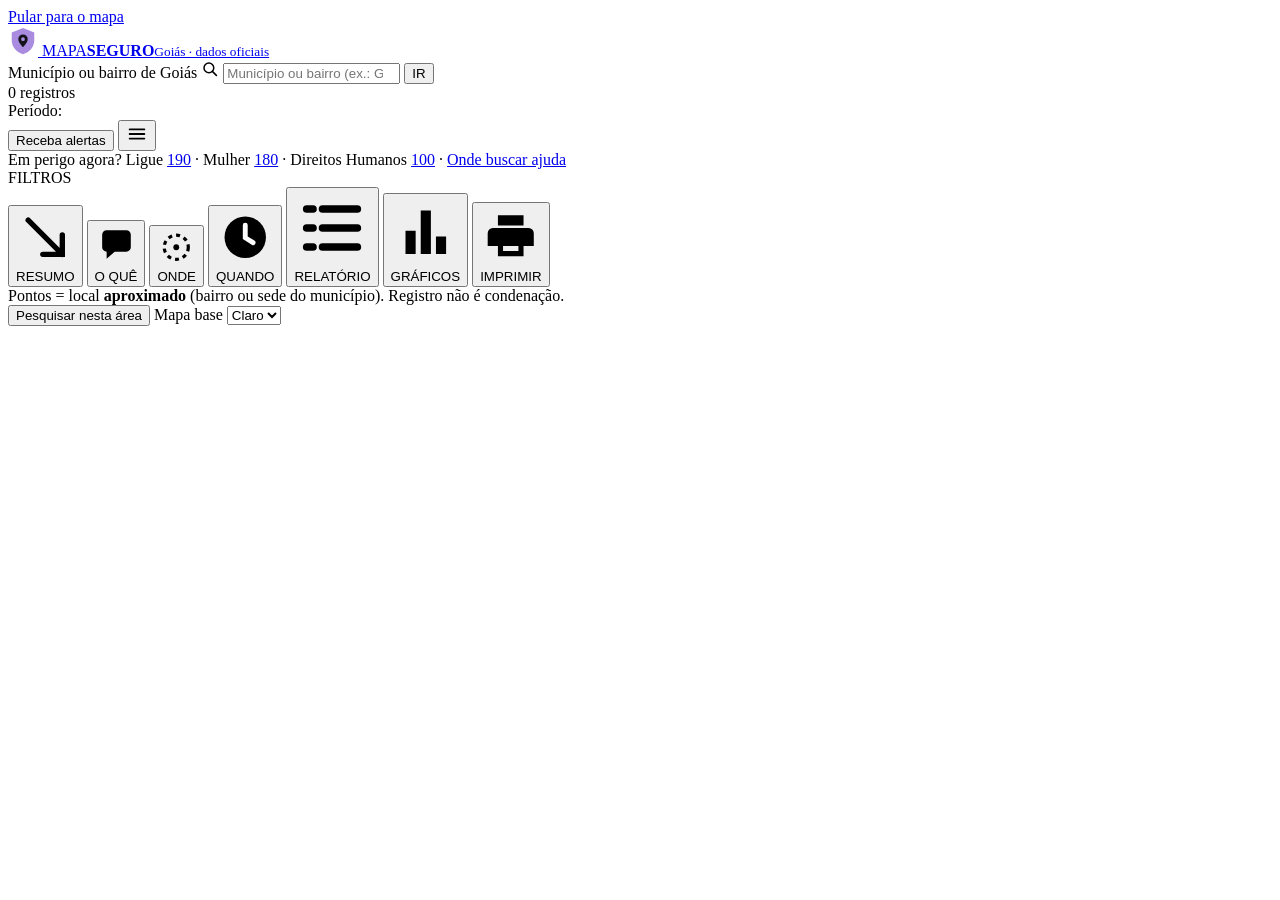
==== index.html @ 364bff7d "Add files via upload" ====
<!doctype html>
<html lang="pt-BR">
<head>
  <meta charset="utf-8">
  <meta name="viewport" content="width=device-width, initial-scale=1, viewport-fit=cover">
  <title>MAPA SEGURO — Goiás</title>
  <meta name="description" content="Mapa de ocorrências de violência contra mulheres, crianças e adolescentes em Goiás, com base exclusivamente em notas e dados oficiais do Governo de Goiás.">
  <meta http-equiv="Content-Security-Policy" content="default-src 'self'; script-src 'self'; style-src 'self' 'unsafe-inline'; img-src 'self' data: blob: https://*.tile.openstreetmap.org https://tile.openstreetmap.org https://*.basemaps.cartocdn.com; connect-src 'self' https:; base-uri 'self'; form-action 'self'">
  <meta name="referrer" content="strict-origin-when-cross-origin">
  <link rel="alternate" type="application/rss+xml" title="MAPA SEGURO — novos registros" href="feed.xml">
  <link rel="icon" href="data:image/svg+xml,%3Csvg xmlns='http://www.w3.org/2000/svg' viewBox='0 0 32 32'%3E%3Cpath d='M16 2 4 7v8c0 7.5 5.1 13.4 12 15 6.9-1.6 12-7.5 12-15V7L16 2Z' fill='%234b2a7b'/%3E%3C/svg%3E">
  <link rel="stylesheet" href="vendor/leaflet/leaflet.css">
  <link rel="stylesheet" href="vendor/leaflet.markercluster/MarkerCluster.css">
  <link rel="stylesheet" href="assets/css/style.css">
  <link rel="stylesheet" href="assets/css/mapa.css">
  <script src="vendor/leaflet/leaflet.js" defer></script>
  <script src="vendor/leaflet.markercluster/leaflet.markercluster.js" defer></script>
  <script type="module" src="assets/js/pagina-mapa.js"></script>
</head>
<body class="pagina-mapa">
  <a class="pular" href="#mapa">Pular para o mapa</a>
  <header class="cm-topo">
    <a class="cm-marca" href="index.html" aria-label="MAPA SEGURO — início">
      <svg width="30" height="30" viewBox="0 0 32 32" aria-hidden="true"><path d="M16 2 4 7v8c0 7.5 5.1 13.4 12 15 6.9-1.6 12-7.5 12-15V7L16 2Z" fill="#a98be0"/><path d="M16 9a5 5 0 0 0-5 5c0 3.6 5 8.5 5 8.5s5-4.9 5-8.5a5 5 0 0 0-5-5Zm0 7a2 2 0 1 1 0-4 2 2 0 0 1 0 4Z" fill="#15131a"/></svg>
      <span>MAPA<b>SEGURO</b><small>Goiás · dados oficiais</small></span>
    </a>
    <form class="cm-busca" id="form-busca" role="search" autocomplete="off">
      <label class="sr-only" for="busca">Município ou bairro de Goiás</label>
      <svg width="18" height="18" viewBox="0 0 24 24" aria-hidden="true"><circle cx="10.5" cy="10.5" r="6.5" fill="none" stroke="currentColor" stroke-width="2"/><path d="m15.5 15.5 5 5" stroke="currentColor" stroke-width="2" stroke-linecap="round"/></svg>
      <input id="busca" type="search" placeholder="Município ou bairro (ex.: Goiânia, Setor Bueno)" list="sugestoes-busca">
      <datalist id="sugestoes-busca"></datalist>
      <button type="submit" class="cm-ir">IR</button>
    </form>
    <div class="cm-contagem" aria-live="polite"><span id="n-registros">0</span> registros</div>
    <div class="cm-periodo">Período: <strong id="txt-periodo"></strong></div>
    <button type="button" class="cm-alertas" id="btn-alertas">Receba alertas</button>
    <button type="button" class="cm-menu" id="btn-menu" aria-expanded="false" aria-controls="menu-paginas" aria-label="Menu">
      <svg width="22" height="22" viewBox="0 0 24 24" aria-hidden="true"><path d="M4 7h16M4 12h16M4 17h16" stroke="currentColor" stroke-width="2" stroke-linecap="round"/></svg>
    </button>
    <nav id="menu-paginas" class="cm-menu-lista" hidden aria-label="Páginas">
      <a href="estatisticas.html">Estatísticas oficiais</a>
      <a href="sobre.html">Sobre</a>
      <a href="metodologia.html">Metodologia</a>
      <a href="sobre.html#privacidade">Privacidade</a>
      <a href="emergencia.html" class="ajuda">Precisa de ajuda?</a>
    </nav>
  </header>
  <div class="faixa-emergencia" role="note">Em perigo agora? Ligue <a href="tel:190">190</a> · Mulher <a href="tel:180">180</a><span class="extra"> · Direitos Humanos <a href="tel:100">100</a></span> · <a href="emergencia.html">Onde buscar ajuda</a></div>

  <main id="principal" class="cm-app">
    <nav class="cm-trilho" aria-label="Ferramentas do mapa">
      <div class="cm-trilho-tit">FILTROS</div>
      <button type="button" data-painel="resumo"><svg viewBox="0 0 24 24" aria-hidden="true"><path d="M5 5l14 14M19 11v8h-8" fill="none" stroke="currentColor" stroke-width="2.2" stroke-linecap="round"/></svg>RESUMO</button>
      <button type="button" data-painel="oque"><svg viewBox="0 0 24 24" aria-hidden="true"><path d="M4 6.5A2.5 2.5 0 0 1 6.5 4h11A2.5 2.5 0 0 1 20 6.5v7a2.5 2.5 0 0 1-2.5 2.5H11l-4.5 4v-4A2.5 2.5 0 0 1 4 13.5Z" fill="currentColor"/></svg>O QUÊ</button>
      <button type="button" data-painel="onde"><svg viewBox="0 0 24 24" aria-hidden="true"><circle cx="12" cy="12" r="7.5" fill="none" stroke="currentColor" stroke-width="2" stroke-dasharray="2.5 2.5"/><circle cx="12" cy="12" r="1.8" fill="currentColor"/></svg>ONDE</button>
      <button type="button" data-painel="quando"><svg viewBox="0 0 24 24" aria-hidden="true"><circle cx="12" cy="12" r="8.5" fill="currentColor"/><path d="M12 7v5.2l3.2 2" fill="none" stroke="#fff" stroke-width="2" stroke-linecap="round"/></svg>QUANDO</button>
      <button type="button" data-painel="relatorio"><svg viewBox="0 0 24 24" aria-hidden="true"><path d="M4 6h2M9 6h11M4 12h2M9 12h11M4 18h2M9 18h11" stroke="currentColor" stroke-width="2.4" stroke-linecap="round"/></svg>RELATÓRIO</button>
      <button type="button" data-painel="graficos"><svg viewBox="0 0 24 24" aria-hidden="true"><path d="M5 20V12h3.5v8zM10.25 20V5h3.5v15zM15.5 20v-6H19v6z" fill="currentColor"/></svg>GRÁFICOS</button>
      <button type="button" id="btn-imprimir"><svg viewBox="0 0 24 24" aria-hidden="true"><path d="M7 4h10v4H7zM5 9h14a2 2 0 0 1 2 2v5h-4v4H7v-4H3v-5a2 2 0 0 1 2-2Zm4 7v2h6v-2z" fill="currentColor"/></svg>IMPRIMIR</button>
    </nav>

    <section class="cm-painel" id="cm-painel" hidden aria-live="polite">
      <div class="cm-painel-cab"><h2 id="cm-painel-tit"></h2><button type="button" id="cm-painel-fechar" aria-label="Fechar painel">✕</button></div>
      <div class="cm-painel-corpo">
        <div data-conteudo="resumo"></div>
        <div data-conteudo="oque">
          <div class="cm-acoes"><button type="button" class="lnk" id="cat-todas">Marcar todas</button><button type="button" class="lnk" id="cat-nenhuma">Desmarcar todas</button></div>
          <div class="campo"><label for="f-publico">Público</label>
            <select id="f-publico"><option value="todos">Todos</option><option value="mulheres">Mulheres</option><option value="criancas_adolescentes">Crianças e adolescentes</option><option value="nao_informado">Vítima não informada</option></select></div>
          <div id="lista-categorias" class="cm-cats"></div>
          <label class="cm-check"><input type="checkbox" id="f-servicos" checked> <span class="selo-cat" style="background:#4b2a7b;width:22px;height:22px"></span> Unidades públicas de atendimento</label>
        </div>
        <div data-conteudo="onde">
          <div class="campo"><label for="f-municipio">Município</label><select id="f-municipio"><option value="">Todo o Estado de Goiás</option></select></div>
          <button type="button" class="btn" id="btn-area">Pesquisar nesta área do mapa</button>
          <p class="rotulo-peq" id="txt-area"></p>
          <div class="aviso info">A busca é por <strong>município ou bairro</strong>. Não existe busca por endereço, pessoa, vítima ou localização de tornozeleira — esses dados não são publicados.</div>
        </div>
        <div data-conteudo="quando">
          <div class="cm-periodos" id="lista-periodos" role="radiogroup" aria-label="Período"></div>
          <fieldset class="campo"><legend>Período personalizado</legend>
            <div class="linha"><input type="date" id="f-ini" aria-label="Data inicial"><input type="date" id="f-fim" aria-label="Data final"></div>
            <button type="button" class="btn" id="btn-aplicar-datas">Aplicar</button></fieldset>
          <p class="rotulo-peq">Data considerada: publicação da nota oficial. Quando a nota informa a data do fato, ela aparece no detalhe do caso.</p>
        </div>
        <div data-conteudo="relatorio"></div>
        <div data-conteudo="graficos"></div>
      </div>
    </section>

    <div class="cm-mapa-wrap">
      <div id="mapa" role="region" aria-label="Mapa de ocorrências em Goiás"></div>
      <div class="cm-aviso-mapa" role="note">Pontos = local <strong>aproximado</strong> (bairro ou sede do município). Registro não é condenação.</div>
      <button type="button" class="cm-btn-area" id="btn-area-mapa">Pesquisar nesta área</button>
      <label class="cm-camada"><span class="sr-only">Mapa base</span>
        <select id="f-camada"><option value="claro">Claro</option><option value="ruas">Ruas</option></select></label>
    </div>
  </main>

  <dialog id="dlg-alertas" class="cm-dialogo" aria-labelledby="dlg-alertas-tit">
    <h2 id="dlg-alertas-tit">Receba alertas</h2>
    <p>Os novos registros oficiais são publicados num feed RSS atualizado diariamente. Assine com qualquer leitor de RSS ou serviço que envia RSS por e-mail.</p>
    <p><input type="text" readonly id="url-feed" aria-label="Endereço do feed"></p>
    <div class="linha"><button type="button" class="btn btn-pri" id="btn-copiar-feed">Copiar endereço</button><a class="btn" href="feed.xml" target="_blank" rel="noopener" style="text-align:center;text-decoration:none">Abrir feed</a></div>
    <p class="rotulo-peq">O MAPA SEGURO não coleta e-mails nem dados pessoais.</p>
    <form method="dialog"><button class="btn" style="width:100%">Fechar</button></form>
  </dialog>
</body>
</html>
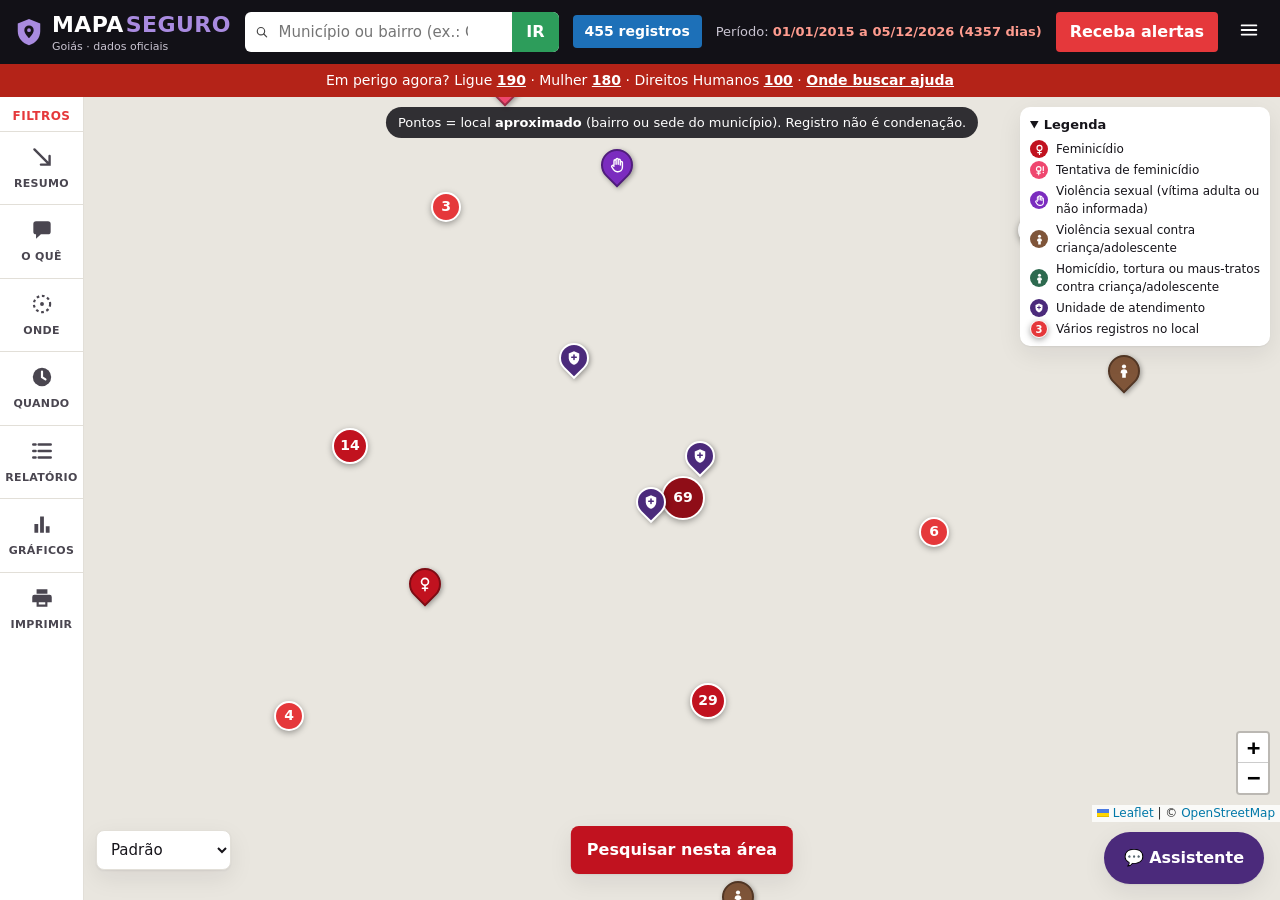
==== commit 29ed2214: "Somente crimes graves, histórico desde 2015, resumo oficial e links de reportagem" ====
--- a/index.html
+++ b/index.html
@@ -5,7 +5,7 @@
   <meta name="viewport" content="width=device-width, initial-scale=1, viewport-fit=cover">
   <title>MAPA SEGURO — Goiás</title>
   <meta name="description" content="Mapa de ocorrências de violência contra mulheres, crianças e adolescentes em Goiás, com base exclusivamente em notas e dados oficiais do Governo de Goiás.">
-  <meta http-equiv="Content-Security-Policy" content="default-src 'self'; script-src 'self'; style-src 'self' 'unsafe-inline'; img-src 'self' data: blob: https://*.tile.openstreetmap.org https://tile.openstreetmap.org https://*.basemaps.cartocdn.com; connect-src 'self' https:; base-uri 'self'; form-action 'self'">
+  <meta http-equiv="Content-Security-Policy" content="default-src 'self'; script-src 'self'; style-src 'self' 'unsafe-inline'; img-src 'self' data: blob: https://*.tile.openstreetmap.org https://tile.openstreetmap.org https://*.tile.openstreetmap.fr; connect-src 'self' https:; base-uri 'self'; form-action 'self'">
   <meta name="referrer" content="strict-origin-when-cross-origin">
   <link rel="alternate" type="application/rss+xml" title="MAPA SEGURO — novos registros" href="feed.xml">
   <link rel="icon" href="data:image/svg+xml,%3Csvg xmlns='http://www.w3.org/2000/svg' viewBox='0 0 32 32'%3E%3Cpath d='M16 2 4 7v8c0 7.5 5.1 13.4 12 15 6.9-1.6 12-7.5 12-15V7L16 2Z' fill='%234b2a7b'/%3E%3C/svg%3E">
@@ -93,7 +93,7 @@
       <div class="cm-aviso-mapa" role="note">Pontos = local <strong>aproximado</strong> (bairro ou sede do município). Registro não é condenação.</div>
       <button type="button" class="cm-btn-area" id="btn-area-mapa">Pesquisar nesta área</button>
       <label class="cm-camada"><span class="sr-only">Mapa base</span>
-        <select id="f-camada"><option value="claro">Claro</option><option value="ruas">Ruas</option></select></label>
+        <select id="f-camada"><option value="claro">Padrão</option><option value="ruas">Humanitário</option></select></label>
     </div>
   </main>
 
--- a/vendor/leaflet/leaflet.css
+++ b/vendor/leaflet/leaflet.css
@@ -0,0 +1,661 @@
+/* required styles */
+
+.leaflet-pane,
+.leaflet-tile,
+.leaflet-marker-icon,
+.leaflet-marker-shadow,
+.leaflet-tile-container,
+.leaflet-pane > svg,
+.leaflet-pane > canvas,
+.leaflet-zoom-box,
+.leaflet-image-layer,
+.leaflet-layer {
+	position: absolute;
+	left: 0;
+	top: 0;
+	}
+.leaflet-container {
+	overflow: hidden;
+	}
+.leaflet-tile,
+.leaflet-marker-icon,
+.leaflet-marker-shadow {
+	-webkit-user-select: none;
+	   -moz-user-select: none;
+	        user-select: none;
+	  -webkit-user-drag: none;
+	}
+/* Prevents IE11 from highlighting tiles in blue */
+.leaflet-tile::selection {
+	background: transparent;
+}
+/* Safari renders non-retina tile on retina better with this, but Chrome is worse */
+.leaflet-safari .leaflet-tile {
+	image-rendering: -webkit-optimize-contrast;
+	}
+/* hack that prevents hw layers "stretching" when loading new tiles */
+.leaflet-safari .leaflet-tile-container {
+	width: 1600px;
+	height: 1600px;
+	-webkit-transform-origin: 0 0;
+	}
+.leaflet-marker-icon,
+.leaflet-marker-shadow {
+	display: block;
+	}
+/* .leaflet-container svg: reset svg max-width decleration shipped in Joomla! (joomla.org) 3.x */
+/* .leaflet-container img: map is broken in FF if you have max-width: 100% on tiles */
+.leaflet-container .leaflet-overlay-pane svg {
+	max-width: none !important;
+	max-height: none !important;
+	}
+.leaflet-container .leaflet-marker-pane img,
+.leaflet-container .leaflet-shadow-pane img,
+.leaflet-container .leaflet-tile-pane img,
+.leaflet-container img.leaflet-image-layer,
+.leaflet-container .leaflet-tile {
+	max-width: none !important;
+	max-height: none !important;
+	width: auto;
+	padding: 0;
+	}
+
+.leaflet-container img.leaflet-tile {
+	/* See: https://bugs.chromium.org/p/chromium/issues/detail?id=600120 */
+	mix-blend-mode: plus-lighter;
+}
+
+.leaflet-container.leaflet-touch-zoom {
+	-ms-touch-action: pan-x pan-y;
+	touch-action: pan-x pan-y;
+	}
+.leaflet-container.leaflet-touch-drag {
+	-ms-touch-action: pinch-zoom;
+	/* Fallback for FF which doesn't support pinch-zoom */
+	touch-action: none;
+	touch-action: pinch-zoom;
+}
+.leaflet-container.leaflet-touch-drag.leaflet-touch-zoom {
+	-ms-touch-action: none;
+	touch-action: none;
+}
+.leaflet-container {
+	-webkit-tap-highlight-color: transparent;
+}
+.leaflet-container a {
+	-webkit-tap-highlight-color: rgba(51, 181, 229, 0.4);
+}
+.leaflet-tile {
+	filter: inherit;
+	visibility: hidden;
+	}
+.leaflet-tile-loaded {
+	visibility: inherit;
+	}
+.leaflet-zoom-box {
+	width: 0;
+	height: 0;
+	-moz-box-sizing: border-box;
+	     box-sizing: border-box;
+	z-index: 800;
+	}
+/* workaround for https://bugzilla.mozilla.org/show_bug.cgi?id=888319 */
+.leaflet-overlay-pane svg {
+	-moz-user-select: none;
+	}
+
+.leaflet-pane         { z-index: 400; }
+
+.leaflet-tile-pane    { z-index: 200; }
+.leaflet-overlay-pane { z-index: 400; }
+.leaflet-shadow-pane  { z-index: 500; }
+.leaflet-marker-pane  { z-index: 600; }
+.leaflet-tooltip-pane   { z-index: 650; }
+.leaflet-popup-pane   { z-index: 700; }
+
+.leaflet-map-pane canvas { z-index: 100; }
+.leaflet-map-pane svg    { z-index: 200; }
+
+.leaflet-vml-shape {
+	width: 1px;
+	height: 1px;
+	}
+.lvml {
+	behavior: url(#default#VML);
+	display: inline-block;
+	position: absolute;
+	}
+
+
+/* control positioning */
+
+.leaflet-control {
+	position: relative;
+	z-index: 800;
+	pointer-events: visiblePainted; /* IE 9-10 doesn't have auto */
+	pointer-events: auto;
+	}
+.leaflet-top,
+.leaflet-bottom {
+	position: absolute;
+	z-index: 1000;
+	pointer-events: none;
+	}
+.leaflet-top {
+	top: 0;
+	}
+.leaflet-right {
+	right: 0;
+	}
+.leaflet-bottom {
+	bottom: 0;
+	}
+.leaflet-left {
+	left: 0;
+	}
+.leaflet-control {
+	float: left;
+	clear: both;
+	}
+.leaflet-right .leaflet-control {
+	float: right;
+	}
+.leaflet-top .leaflet-control {
+	margin-top: 10px;
+	}
+.leaflet-bottom .leaflet-control {
+	margin-bottom: 10px;
+	}
+.leaflet-left .leaflet-control {
+	margin-left: 10px;
+	}
+.leaflet-right .leaflet-control {
+	margin-right: 10px;
+	}
+
+
+/* zoom and fade animations */
+
+.leaflet-fade-anim .leaflet-popup {
+	opacity: 0;
+	-webkit-transition: opacity 0.2s linear;
+	   -moz-transition: opacity 0.2s linear;
+	        transition: opacity 0.2s linear;
+	}
+.leaflet-fade-anim .leaflet-map-pane .leaflet-popup {
+	opacity: 1;
+	}
+.leaflet-zoom-animated {
+	-webkit-transform-origin: 0 0;
+	    -ms-transform-origin: 0 0;
+	        transform-origin: 0 0;
+	}
+svg.leaflet-zoom-animated {
+	will-change: transform;
+}
+
+.leaflet-zoom-anim .leaflet-zoom-animated {
+	-webkit-transition: -webkit-transform 0.25s cubic-bezier(0,0,0.25,1);
+	   -moz-transition:    -moz-transform 0.25s cubic-bezier(0,0,0.25,1);
+	        transition:         transform 0.25s cubic-bezier(0,0,0.25,1);
+	}
+.leaflet-zoom-anim .leaflet-tile,
+.leaflet-pan-anim .leaflet-tile {
+	-webkit-transition: none;
+	   -moz-transition: none;
+	        transition: none;
+	}
+
+.leaflet-zoom-anim .leaflet-zoom-hide {
+	visibility: hidden;
+	}
+
+
+/* cursors */
+
+.leaflet-interactive {
+	cursor: pointer;
+	}
+.leaflet-grab {
+	cursor: -webkit-grab;
+	cursor:    -moz-grab;
+	cursor:         grab;
+	}
+.leaflet-crosshair,
+.leaflet-crosshair .leaflet-interactive {
+	cursor: crosshair;
+	}
+.leaflet-popup-pane,
+.leaflet-control {
+	cursor: auto;
+	}
+.leaflet-dragging .leaflet-grab,
+.leaflet-dragging .leaflet-grab .leaflet-interactive,
+.leaflet-dragging .leaflet-marker-draggable {
+	cursor: move;
+	cursor: -webkit-grabbing;
+	cursor:    -moz-grabbing;
+	cursor:         grabbing;
+	}
+
+/* marker & overlays interactivity */
+.leaflet-marker-icon,
+.leaflet-marker-shadow,
+.leaflet-image-layer,
+.leaflet-pane > svg path,
+.leaflet-tile-container {
+	pointer-events: none;
+	}
+
+.leaflet-marker-icon.leaflet-interactive,
+.leaflet-image-layer.leaflet-interactive,
+.leaflet-pane > svg path.leaflet-interactive,
+svg.leaflet-image-layer.leaflet-interactive path {
+	pointer-events: visiblePainted; /* IE 9-10 doesn't have auto */
+	pointer-events: auto;
+	}
+
+/* visual tweaks */
+
+.leaflet-container {
+	background: #ddd;
+	outline-offset: 1px;
+	}
+.leaflet-container a {
+	color: #0078A8;
+	}
+.leaflet-zoom-box {
+	border: 2px dotted #38f;
+	background: rgba(255,255,255,0.5);
+	}
+
+
+/* general typography */
+.leaflet-container {
+	font-family: "Helvetica Neue", Arial, Helvetica, sans-serif;
+	font-size: 12px;
+	font-size: 0.75rem;
+	line-height: 1.5;
+	}
+
+
+/* general toolbar styles */
+
+.leaflet-bar {
+	box-shadow: 0 1px 5px rgba(0,0,0,0.65);
+	border-radius: 4px;
+	}
+.leaflet-bar a {
+	background-color: #fff;
+	border-bottom: 1px solid #ccc;
+	width: 26px;
+	height: 26px;
+	line-height: 26px;
+	display: block;
+	text-align: center;
+	text-decoration: none;
+	color: black;
+	}
+.leaflet-bar a,
+.leaflet-control-layers-toggle {
+	background-position: 50% 50%;
+	background-repeat: no-repeat;
+	display: block;
+	}
+.leaflet-bar a:hover,
+.leaflet-bar a:focus {
+	background-color: #f4f4f4;
+	}
+.leaflet-bar a:first-child {
+	border-top-left-radius: 4px;
+	border-top-right-radius: 4px;
+	}
+.leaflet-bar a:last-child {
+	border-bottom-left-radius: 4px;
+	border-bottom-right-radius: 4px;
+	border-bottom: none;
+	}
+.leaflet-bar a.leaflet-disabled {
+	cursor: default;
+	background-color: #f4f4f4;
+	color: #bbb;
+	}
+
+.leaflet-touch .leaflet-bar a {
+	width: 30px;
+	height: 30px;
+	line-height: 30px;
+	}
+.leaflet-touch .leaflet-bar a:first-child {
+	border-top-left-radius: 2px;
+	border-top-right-radius: 2px;
+	}
+.leaflet-touch .leaflet-bar a:last-child {
+	border-bottom-left-radius: 2px;
+	border-bottom-right-radius: 2px;
+	}
+
+/* zoom control */
+
+.leaflet-control-zoom-in,
+.leaflet-control-zoom-out {
+	font: bold 18px 'Lucida Console', Monaco, monospace;
+	text-indent: 1px;
+	}
+
+.leaflet-touch .leaflet-control-zoom-in, .leaflet-touch .leaflet-control-zoom-out  {
+	font-size: 22px;
+	}
+
+
+/* layers control */
+
+.leaflet-control-layers {
+	box-shadow: 0 1px 5px rgba(0,0,0,0.4);
+	background: #fff;
+	border-radius: 5px;
+	}
+.leaflet-control-layers-toggle {
+	background-image: url(images/layers.png);
+	width: 36px;
+	height: 36px;
+	}
+.leaflet-retina .leaflet-control-layers-toggle {
+	background-image: url(images/layers-2x.png);
+	background-size: 26px 26px;
+	}
+.leaflet-touch .leaflet-control-layers-toggle {
+	width: 44px;
+	height: 44px;
+	}
+.leaflet-control-layers .leaflet-control-layers-list,
+.leaflet-control-layers-expanded .leaflet-control-layers-toggle {
+	display: none;
+	}
+.leaflet-control-layers-expanded .leaflet-control-layers-list {
+	display: block;
+	position: relative;
+	}
+.leaflet-control-layers-expanded {
+	padding: 6px 10px 6px 6px;
+	color: #333;
+	background: #fff;
+	}
+.leaflet-control-layers-scrollbar {
+	overflow-y: scroll;
+	overflow-x: hidden;
+	padding-right: 5px;
+	}
+.leaflet-control-layers-selector {
+	margin-top: 2px;
+	position: relative;
+	top: 1px;
+	}
+.leaflet-control-layers label {
+	display: block;
+	font-size: 13px;
+	font-size: 1.08333em;
+	}
+.leaflet-control-layers-separator {
+	height: 0;
+	border-top: 1px solid #ddd;
+	margin: 5px -10px 5px -6px;
+	}
+
+/* Default icon URLs */
+.leaflet-default-icon-path { /* used only in path-guessing heuristic, see L.Icon.Default */
+	background-image: url(images/marker-icon.png);
+	}
+
+
+/* attribution and scale controls */
+
+.leaflet-container .leaflet-control-attribution {
+	background: #fff;
+	background: rgba(255, 255, 255, 0.8);
+	margin: 0;
+	}
+.leaflet-control-attribution,
+.leaflet-control-scale-line {
+	padding: 0 5px;
+	color: #333;
+	line-height: 1.4;
+	}
+.leaflet-control-attribution a {
+	text-decoration: none;
+	}
+.leaflet-control-attribution a:hover,
+.leaflet-control-attribution a:focus {
+	text-decoration: underline;
+	}
+.leaflet-attribution-flag {
+	display: inline !important;
+	vertical-align: baseline !important;
+	width: 1em;
+	height: 0.6669em;
+	}
+.leaflet-left .leaflet-control-scale {
+	margin-left: 5px;
+	}
+.leaflet-bottom .leaflet-control-scale {
+	margin-bottom: 5px;
+	}
+.leaflet-control-scale-line {
+	border: 2px solid #777;
+	border-top: none;
+	line-height: 1.1;
+	padding: 2px 5px 1px;
+	white-space: nowrap;
+	-moz-box-sizing: border-box;
+	     box-sizing: border-box;
+	background: rgba(255, 255, 255, 0.8);
+	text-shadow: 1px 1px #fff;
+	}
+.leaflet-control-scale-line:not(:first-child) {
+	border-top: 2px solid #777;
+	border-bottom: none;
+	margin-top: -2px;
+	}
+.leaflet-control-scale-line:not(:first-child):not(:last-child) {
+	border-bottom: 2px solid #777;
+	}
+
+.leaflet-touch .leaflet-control-attribution,
+.leaflet-touch .leaflet-control-layers,
+.leaflet-touch .leaflet-bar {
+	box-shadow: none;
+	}
+.leaflet-touch .leaflet-control-layers,
+.leaflet-touch .leaflet-bar {
+	border: 2px solid rgba(0,0,0,0.2);
+	background-clip: padding-box;
+	}
+
+
+/* popup */
+
+.leaflet-popup {
+	position: absolute;
+	text-align: center;
+	margin-bottom: 20px;
+	}
+.leaflet-popup-content-wrapper {
+	padding: 1px;
+	text-align: left;
+	border-radius: 12px;
+	}
+.leaflet-popup-content {
+	margin: 13px 24px 13px 20px;
+	line-height: 1.3;
+	font-size: 13px;
+	font-size: 1.08333em;
+	min-height: 1px;
+	}
+.leaflet-popup-content p {
+	margin: 17px 0;
+	margin: 1.3em 0;
+	}
+.leaflet-popup-tip-container {
+	width: 40px;
+	height: 20px;
+	position: absolute;
+	left: 50%;
+	margin-top: -1px;
+	margin-left: -20px;
+	overflow: hidden;
+	pointer-events: none;
+	}
+.leaflet-popup-tip {
+	width: 17px;
+	height: 17px;
+	padding: 1px;
+
+	margin: -10px auto 0;
+	pointer-events: auto;
+
+	-webkit-transform: rotate(45deg);
+	   -moz-transform: rotate(45deg);
+	    -ms-transform: rotate(45deg);
+	        transform: rotate(45deg);
+	}
+.leaflet-popup-content-wrapper,
+.leaflet-popup-tip {
+	background: white;
+	color: #333;
+	box-shadow: 0 3px 14px rgba(0,0,0,0.4);
+	}
+.leaflet-container a.leaflet-popup-close-button {
+	position: absolute;
+	top: 0;
+	right: 0;
+	border: none;
+	text-align: center;
+	width: 24px;
+	height: 24px;
+	font: 16px/24px Tahoma, Verdana, sans-serif;
+	color: #757575;
+	text-decoration: none;
+	background: transparent;
+	}
+.leaflet-container a.leaflet-popup-close-button:hover,
+.leaflet-container a.leaflet-popup-close-button:focus {
+	color: #585858;
+	}
+.leaflet-popup-scrolled {
+	overflow: auto;
+	}
+
+.leaflet-oldie .leaflet-popup-content-wrapper {
+	-ms-zoom: 1;
+	}
+.leaflet-oldie .leaflet-popup-tip {
+	width: 24px;
+	margin: 0 auto;
+
+	-ms-filter: "progid:DXImageTransform.Microsoft.Matrix(M11=0.70710678, M12=0.70710678, M21=-0.70710678, M22=0.70710678)";
+	filter: progid:DXImageTransform.Microsoft.Matrix(M11=0.70710678, M12=0.70710678, M21=-0.70710678, M22=0.70710678);
+	}
+
+.leaflet-oldie .leaflet-control-zoom,
+.leaflet-oldie .leaflet-control-layers,
+.leaflet-oldie .leaflet-popup-content-wrapper,
+.leaflet-oldie .leaflet-popup-tip {
+	border: 1px solid #999;
+	}
+
+
+/* div icon */
+
+.leaflet-div-icon {
+	background: #fff;
+	border: 1px solid #666;
+	}
+
+
+/* Tooltip */
+/* Base styles for the element that has a tooltip */
+.leaflet-tooltip {
+	position: absolute;
+	padding: 6px;
+	background-color: #fff;
+	border: 1px solid #fff;
+	border-radius: 3px;
+	color: #222;
+	white-space: nowrap;
+	-webkit-user-select: none;
+	-moz-user-select: none;
+	-ms-user-select: none;
+	user-select: none;
+	pointer-events: none;
+	box-shadow: 0 1px 3px rgba(0,0,0,0.4);
+	}
+.leaflet-tooltip.leaflet-interactive {
+	cursor: pointer;
+	pointer-events: auto;
+	}
+.leaflet-tooltip-top:before,
+.leaflet-tooltip-bottom:before,
+.leaflet-tooltip-left:before,
+.leaflet-tooltip-right:before {
+	position: absolute;
+	pointer-events: none;
+	border: 6px solid transparent;
+	background: transparent;
+	content: "";
+	}
+
+/* Directions */
+
+.leaflet-tooltip-bottom {
+	margin-top: 6px;
+}
+.leaflet-tooltip-top {
+	margin-top: -6px;
+}
+.leaflet-tooltip-bottom:before,
+.leaflet-tooltip-top:before {
+	left: 50%;
+	margin-left: -6px;
+	}
+.leaflet-tooltip-top:before {
+	bottom: 0;
+	margin-bottom: -12px;
+	border-top-color: #fff;
+	}
+.leaflet-tooltip-bottom:before {
+	top: 0;
+	margin-top: -12px;
+	margin-left: -6px;
+	border-bottom-color: #fff;
+	}
+.leaflet-tooltip-left {
+	margin-left: -6px;
+}
+.leaflet-tooltip-right {
+	margin-left: 6px;
+}
+.leaflet-tooltip-left:before,
+.leaflet-tooltip-right:before {
+	top: 50%;
+	margin-top: -6px;
+	}
+.leaflet-tooltip-left:before {
+	right: 0;
+	margin-right: -12px;
+	border-left-color: #fff;
+	}
+.leaflet-tooltip-right:before {
+	left: 0;
+	margin-left: -12px;
+	border-right-color: #fff;
+	}
+
+/* Printing */
+
+@media print {
+	/* Prevent printers from removing background-images of controls. */
+	.leaflet-control {
+		-webkit-print-color-adjust: exact;
+		print-color-adjust: exact;
+		}
+	}
--- a/vendor/leaflet.markercluster/MarkerCluster.css
+++ b/vendor/leaflet.markercluster/MarkerCluster.css
@@ -0,0 +1,14 @@
+.leaflet-cluster-anim .leaflet-marker-icon, .leaflet-cluster-anim .leaflet-marker-shadow {
+	-webkit-transition: -webkit-transform 0.3s ease-out, opacity 0.3s ease-in;
+	-moz-transition: -moz-transform 0.3s ease-out, opacity 0.3s ease-in;
+	-o-transition: -o-transform 0.3s ease-out, opacity 0.3s ease-in;
+	transition: transform 0.3s ease-out, opacity 0.3s ease-in;
+}
+
+.leaflet-cluster-spider-leg {
+	/* stroke-dashoffset (duration and function) should match with leaflet-marker-icon transform in order to track it exactly */
+	-webkit-transition: -webkit-stroke-dashoffset 0.3s ease-out, -webkit-stroke-opacity 0.3s ease-in;
+	-moz-transition: -moz-stroke-dashoffset 0.3s ease-out, -moz-stroke-opacity 0.3s ease-in;
+	-o-transition: -o-stroke-dashoffset 0.3s ease-out, -o-stroke-opacity 0.3s ease-in;
+	transition: stroke-dashoffset 0.3s ease-out, stroke-opacity 0.3s ease-in;
+}
--- a/assets/css/style.css
+++ b/assets/css/style.css
@@ -0,0 +1,212 @@
+/* MAPA SEGURO — estilos (sem dependências externas) */
+:root {
+  --bg: #f6f5f2;
+  --surface: #ffffff;
+  --surface-2: #f0eee9;
+  --ink: #16141a;
+  --ink-2: #4a4650;
+  --muted: #77727d;
+  --line: #e2dfd8;
+  --brand: #4b2a7b;
+  --brand-ink: #ffffff;
+  --brand-soft: #efe8f8;
+  --accent: #b42318;
+  --ok: #16794a;
+  --warn: #9a6700;
+  --focus: #1d70b8;
+  --chart: #4b2a7b;
+  --chart-2: #8a72b0;
+  --grid: #e9e6df;
+  --shadow: 0 1px 2px rgba(20, 16, 30, .06), 0 8px 24px rgba(20, 16, 30, .08);
+  --r: 12px;
+  --font: system-ui, -apple-system, "Segoe UI", Roboto, "Helvetica Neue", Arial, sans-serif;
+  color-scheme: light;
+}
+@media (prefers-color-scheme: dark) {
+  :root:not([data-theme="light"]) {
+    --bg: #121117; --surface: #1b1a21; --surface-2: #24222b; --ink: #f3f1f6; --ink-2: #c9c4d1;
+    --muted: #9b95a5; --line: #2f2c37; --brand: #a98be0; --brand-ink: #15131a; --brand-soft: #2a2238;
+    --accent: #ff8a80; --ok: #4cc38a; --warn: #e3b341; --focus: #6cb4ff; --chart: #a98be0; --chart-2: #6f5a96; --grid: #2a2832;
+    --shadow: 0 1px 2px rgba(0,0,0,.4), 0 8px 24px rgba(0,0,0,.35);
+    color-scheme: dark;
+  }
+}
+:root[data-theme="dark"] {
+  --bg: #121117; --surface: #1b1a21; --surface-2: #24222b; --ink: #f3f1f6; --ink-2: #c9c4d1;
+  --muted: #9b95a5; --line: #2f2c37; --brand: #a98be0; --brand-ink: #15131a; --brand-soft: #2a2238;
+  --accent: #ff8a80; --ok: #4cc38a; --warn: #e3b341; --focus: #6cb4ff; --chart: #a98be0; --chart-2: #6f5a96; --grid: #2a2832;
+  --shadow: 0 1px 2px rgba(0,0,0,.4), 0 8px 24px rgba(0,0,0,.35);
+  color-scheme: dark;
+}
+
+* { box-sizing: border-box; }
+[hidden] { display: none !important; }
+html, body { margin: 0; }
+body { font-family: var(--font); background: var(--bg); color: var(--ink); line-height: 1.5; font-size: 16px; }
+a { color: var(--brand); }
+:focus-visible { outline: 3px solid var(--focus); outline-offset: 2px; border-radius: 4px; }
+.sr-only { position: absolute; width: 1px; height: 1px; overflow: hidden; clip: rect(0 0 0 0); white-space: nowrap; }
+.pular { position: absolute; left: -999px; top: 0; background: var(--brand); color: var(--brand-ink); padding: 8px 12px; z-index: 9999; }
+.pular:focus { left: 8px; top: 8px; }
+
+/* ------------------------------------------------ cabeçalho */
+.topo { background: var(--surface); border-bottom: 1px solid var(--line); position: sticky; top: 0; z-index: 1000; }
+.topo-in { display: flex; align-items: center; gap: 16px; padding: 10px 16px; max-width: 1400px; margin: 0 auto; }
+.marca { display: flex; align-items: center; gap: 10px; text-decoration: none; color: var(--ink); font-weight: 800; letter-spacing: .04em; white-space: nowrap; }
+.marca svg { flex: none; }
+.marca small { display: block; font-weight: 500; letter-spacing: 0; color: var(--muted); font-size: 12px; }
+.nav { display: flex; gap: 4px; margin-left: auto; flex-wrap: wrap; }
+.nav a { text-decoration: none; color: var(--ink-2); padding: 8px 12px; border-radius: 8px; font-weight: 500; font-size: 15px; }
+.nav a:hover { background: var(--surface-2); }
+.nav a[aria-current="page"] { background: var(--brand-soft); color: var(--brand); }
+.nav a.ajuda { color: var(--accent); font-weight: 700; }
+.menu-btn { display: none; margin-left: auto; background: none; border: 1px solid var(--line); border-radius: 8px; padding: 8px 10px; color: var(--ink); font: inherit; }
+.faixa-emergencia { background: var(--accent); color: #fff; font-size: 14px; text-align: center; padding: 6px 12px; }
+.faixa-emergencia a { color: #fff; font-weight: 700; }
+:root[data-theme="dark"] .faixa-emergencia, :root:not([data-theme="light"]) .faixa-emergencia { color: #fff; }
+@media (prefers-color-scheme: dark) { :root:not([data-theme="light"]) .faixa-emergencia { background: #8f1d14; } }
+:root[data-theme="dark"] .faixa-emergencia { background: #8f1d14; }
+
+@media (max-width: 860px) {
+  .menu-btn { display: block; }
+  .nav { display: none; position: absolute; top: 100%; left: 0; right: 0; background: var(--surface); border-bottom: 1px solid var(--line); flex-direction: column; padding: 8px 16px 16px; }
+  .nav.aberta { display: flex; }
+  .nav a { padding: 12px; font-size: 16px; }
+}
+
+/* ------------------------------------------------ página do mapa */
+.app-mapa { display: grid; grid-template-columns: 380px 1fr; height: calc(100dvh - 92px); }
+.painel { background: var(--surface); border-right: 1px solid var(--line); overflow-y: auto; padding: 16px; display: flex; flex-direction: column; gap: 16px; }
+#mapa { width: 100%; height: 100%; background: var(--surface-2); }
+.painel h2 { font-size: 15px; margin: 0 0 8px; text-transform: uppercase; letter-spacing: .06em; color: var(--muted); }
+.campo { display: flex; flex-direction: column; gap: 4px; margin-bottom: 10px; }
+.campo label, .campo legend { font-size: 14px; font-weight: 600; color: var(--ink-2); }
+select, input[type="text"], input[type="search"], input[type="month"], input[type="password"], textarea {
+  font: inherit; font-size: 15px; color: var(--ink); background: var(--surface); border: 1px solid var(--line); border-radius: 8px; padding: 9px 10px; width: 100%; min-height: 42px;
+}
+fieldset { border: 0; padding: 0; margin: 0; }
+.linha { display: flex; gap: 8px; }
+.linha > * { flex: 1; }
+.btn { font: inherit; font-weight: 600; border-radius: 10px; border: 1px solid var(--line); background: var(--surface); color: var(--ink); padding: 10px 14px; cursor: pointer; min-height: 44px; }
+.btn:hover { background: var(--surface-2); }
+.btn-pri { background: var(--brand); border-color: var(--brand); color: var(--brand-ink); }
+.btn-pri:hover { filter: brightness(1.08); background: var(--brand); }
+.chips { display: flex; flex-wrap: wrap; gap: 6px; }
+.chip { display: inline-flex; align-items: center; gap: 6px; border: 1px solid var(--line); border-radius: 999px; padding: 6px 10px; font-size: 14px; background: var(--surface); cursor: pointer; user-select: none; }
+.chip input { margin: 0; accent-color: var(--brand); }
+.chip.sem-dados { opacity: .55; cursor: not-allowed; }
+.bolinha { width: 12px; height: 12px; border-radius: 50%; flex: none; border: 1px solid rgba(0,0,0,.35); }
+
+.cartao { background: var(--surface); border: 1px solid var(--line); border-radius: var(--r); padding: 14px; }
+.cartao h3 { margin: 0 0 6px; font-size: 16px; }
+.numero-grande { font-size: 40px; font-weight: 800; line-height: 1.1; letter-spacing: -.01em; }
+.rotulo-peq { font-size: 13px; color: var(--muted); }
+.aviso { border-left: 4px solid var(--warn); background: color-mix(in srgb, var(--warn) 9%, var(--surface)); padding: 10px 12px; border-radius: 8px; font-size: 14px; color: var(--ink-2); }
+.aviso.info { border-color: var(--brand); background: var(--brand-soft); }
+.selo { display: inline-flex; align-items: center; gap: 6px; font-size: 12px; font-weight: 700; padding: 3px 8px; border-radius: 999px; border: 1px solid currentColor; }
+.selo.oficial { color: var(--ok); }
+.selo.pendente { color: var(--warn); }
+.selo.sem { color: var(--muted); }
+.resultado-ind { display: grid; grid-template-columns: 1fr auto; gap: 2px 12px; align-items: baseline; padding: 10px 0; border-top: 1px solid var(--line); }
+.resultado-ind:first-of-type { border-top: 0; }
+.resultado-ind strong { font-size: 26px; }
+.fontes-lista { margin: 6px 0 0; padding-left: 18px; font-size: 14px; }
+.fontes-lista li { margin-bottom: 4px; }
+
+.mapa-ctrl-painel { display: none; }
+@media (max-width: 860px) {
+  .app-mapa { grid-template-columns: 1fr; height: calc(100dvh - 92px); position: relative; }
+  #mapa { height: 100%; }
+  .painel { position: absolute; left: 0; right: 0; bottom: 0; z-index: 900; max-height: 72dvh; border-right: 0; border-top: 1px solid var(--line); border-radius: 16px 16px 0 0; box-shadow: var(--shadow); transform: translateY(calc(100% - 64px)); transition: transform .25s ease; }
+  .painel.aberto { transform: translateY(0); }
+  .mapa-ctrl-painel { display: flex; justify-content: space-between; align-items: center; position: sticky; top: -16px; background: var(--surface); margin: -16px -16px 0; padding: 12px 16px; border-bottom: 1px solid var(--line); z-index: 2; }
+}
+@media (prefers-reduced-motion: reduce) { .painel { transition: none; } }
+
+/* legenda Leaflet */
+.legenda { background: var(--surface); color: var(--ink); padding: 10px 12px; border-radius: 10px; box-shadow: var(--shadow); font-size: 13px; max-width: 280px; }
+.legenda h4 { margin: 0 0 6px; font-size: 13px; }
+.legenda ul { list-style: none; margin: 0; padding: 0; }
+.legenda li { display: flex; gap: 8px; align-items: center; padding: 2px 0; }
+.legenda li.sem-dados { opacity: .5; }
+.legenda li .tag { margin-left: auto; font-size: 11px; color: var(--muted); white-space: nowrap; }
+.legenda button { font: inherit; font-size: 12px; background: none; border: 0; color: var(--brand); cursor: pointer; padding: 4px 0 0; }
+@media (max-width: 860px) { .legenda { max-width: 220px; font-size: 12px; } .legenda.recolhida ul { display: none; } }
+.leaflet-popup-content-wrapper, .leaflet-popup-tip { background: var(--surface); color: var(--ink); }
+.leaflet-popup-content { margin: 12px 14px; font-size: 14px; line-height: 1.45; }
+.leaflet-container { font-family: var(--font); }
+.marcador-servico { display: grid; place-items: center; width: 30px; height: 30px; border-radius: 50% 50% 50% 0; transform: rotate(-45deg); background: var(--brand); border: 2px solid #fff; box-shadow: 0 2px 6px rgba(0,0,0,.35); }
+.marcador-servico svg { transform: rotate(45deg); }
+
+/* ------------------------------------------------ páginas de conteúdo */
+.conteudo { max-width: 1100px; margin: 0 auto; padding: 24px 16px 96px; }
+.conteudo.estreito { max-width: 780px; }
+.conteudo h1 { font-size: clamp(26px, 4vw, 34px); margin: 8px 0 8px; line-height: 1.2; }
+.conteudo h2 { font-size: 21px; margin: 32px 0 8px; }
+.lead { font-size: 18px; color: var(--ink-2); }
+.destaque { border-left: 4px solid var(--brand); padding: 12px 16px; background: var(--brand-soft); border-radius: 8px; font-size: 17px; }
+.grade { display: grid; gap: 16px; grid-template-columns: repeat(auto-fit, minmax(260px, 1fr)); }
+.tabela { width: 100%; border-collapse: collapse; font-size: 14px; font-variant-numeric: tabular-nums; }
+.tabela th, .tabela td { text-align: right; padding: 6px 8px; border-bottom: 1px solid var(--line); }
+.tabela th:first-child, .tabela td:first-child { text-align: left; }
+.tabela-wrap { overflow-x: auto; }
+.barra-filtros { display: flex; flex-wrap: wrap; gap: 12px; align-items: end; background: var(--surface); border: 1px solid var(--line); border-radius: var(--r); padding: 14px; }
+.barra-filtros .campo { margin: 0; min-width: 170px; flex: 1; }
+.kpis { display: grid; gap: 12px; grid-template-columns: repeat(auto-fit, minmax(170px, 1fr)); margin: 16px 0; }
+.kpi { background: var(--surface); border: 1px solid var(--line); border-radius: var(--r); padding: 14px; }
+.kpi .v { font-size: 30px; font-weight: 800; }
+.kpi.sem .v { font-size: 15px; font-weight: 600; color: var(--muted); }
+.grafico { background: var(--surface); border: 1px solid var(--line); border-radius: var(--r); padding: 16px; margin-top: 16px; }
+.grafico h3 { margin: 0 0 2px; font-size: 16px; }
+.grafico svg { display: block; width: 100%; height: auto; overflow: visible; }
+.grafico .eixo { fill: var(--muted); font-size: 11px; font-variant-numeric: tabular-nums; }
+.grafico .grade-l { stroke: var(--grid); stroke-width: 1; }
+.grafico .base-l { stroke: var(--line); stroke-width: 1; }
+.grafico .barra { fill: var(--chart); }
+.grafico .barra:hover, .grafico .barra.ativa { fill: var(--chart-2); }
+.grafico .linha-s { fill: none; stroke: var(--chart); stroke-width: 2; }
+.grafico .ponto { fill: var(--chart); stroke: var(--surface); stroke-width: 2; }
+.dica { position: fixed; pointer-events: none; background: var(--ink); color: var(--bg); font-size: 13px; padding: 6px 8px; border-radius: 6px; z-index: 3000; white-space: nowrap; }
+.emerg-num { display: flex; gap: 16px; align-items: center; }
+.emerg-num a { font-size: 36px; font-weight: 800; text-decoration: none; color: var(--accent); min-width: 80px; }
+.rodape { border-top: 1px solid var(--line); color: var(--muted); font-size: 13px; padding: 16px; text-align: center; }
+details summary { cursor: pointer; font-weight: 600; }
+
+/* ------------------------------------------------ chat */
+.chat-fab { position: fixed; right: 16px; bottom: 16px; z-index: 2000; border: 0; border-radius: 999px; background: var(--brand); color: var(--brand-ink); font: inherit; font-weight: 700; font-size: 16px; padding: 14px 20px; box-shadow: var(--shadow); cursor: pointer; min-height: 52px; }
+.chat-painel { position: fixed; right: 16px; bottom: 80px; width: min(420px, calc(100vw - 32px)); height: min(640px, calc(100dvh - 120px)); background: var(--surface); border: 1px solid var(--line); border-radius: 16px; box-shadow: var(--shadow); z-index: 2001; display: none; flex-direction: column; overflow: hidden; }
+.chat-painel.aberto { display: flex; }
+.chat-cab { display: flex; align-items: center; gap: 8px; padding: 12px 14px; border-bottom: 1px solid var(--line); background: var(--brand); color: var(--brand-ink); }
+.chat-cab h2 { font-size: 16px; margin: 0; flex: 1; }
+.chat-cab button { background: transparent; border: 0; color: inherit; font-size: 20px; cursor: pointer; padding: 4px 8px; border-radius: 6px; }
+.chat-modo { font-size: 12px; padding: 6px 14px; background: var(--surface-2); color: var(--ink-2); border-bottom: 1px solid var(--line); }
+.chat-msgs { flex: 1; overflow-y: auto; padding: 14px; display: flex; flex-direction: column; gap: 12px; }
+.msg { max-width: 92%; padding: 10px 12px; border-radius: 12px; font-size: 15px; }
+.msg p { margin: 0 0 6px; } .msg p:last-child { margin: 0; }
+.msg ul { margin: 4px 0 6px; padding-left: 18px; }
+.msg.usuario { align-self: flex-end; background: var(--brand); color: var(--brand-ink); border-bottom-right-radius: 4px; }
+.msg.bot { align-self: flex-start; background: var(--surface-2); border-bottom-left-radius: 4px; }
+.msg .fontes { margin-top: 8px; padding-top: 8px; border-top: 1px solid var(--line); font-size: 13px; }
+.msg .fontes strong { display: block; margin-bottom: 2px; }
+.msg .fontes ul { margin: 0; }
+.msg .meta { font-size: 12px; color: var(--muted); margin-top: 6px; }
+.msg .fb { display: flex; gap: 6px; margin-top: 8px; flex-wrap: wrap; }
+.msg .fb button { font: inherit; font-size: 13px; border: 1px solid var(--line); background: var(--surface); color: var(--ink); border-radius: 999px; padding: 4px 10px; cursor: pointer; }
+.msg .fb-form { margin-top: 8px; font-size: 13px; display: grid; gap: 4px; }
+.chat-sug { display: flex; flex-wrap: wrap; gap: 6px; padding: 0 14px 8px; }
+.chat-sug button { font: inherit; font-size: 13px; border: 1px solid var(--line); background: var(--surface); color: var(--ink-2); border-radius: 999px; padding: 6px 10px; cursor: pointer; }
+.chat-form { display: flex; gap: 8px; padding: 10px; border-top: 1px solid var(--line); }
+.chat-form textarea { resize: none; min-height: 44px; max-height: 120px; }
+.chat-form button { flex: none; width: 48px; border-radius: 10px; border: 0; background: var(--brand); color: var(--brand-ink); font-size: 18px; cursor: pointer; }
+.chat-config { padding: 12px 14px; border-bottom: 1px solid var(--line); font-size: 14px; display: none; gap: 8px; flex-direction: column; background: var(--surface); }
+.chat-config.aberta { display: flex; }
+.digitando { color: var(--muted); font-size: 14px; }
+@media (max-width: 600px) {
+  .chat-painel { right: 0; left: 0; bottom: 0; width: 100%; height: 92dvh; border-radius: 16px 16px 0 0; }
+  .chat-fab { bottom: 76px; }
+}
+
+/* página do mapa ocupa exatamente a tela, qualquer que seja a altura do cabeçalho */
+body.pagina-mapa { display: flex; flex-direction: column; height: 100dvh; overflow: hidden; }
+body.pagina-mapa .app-mapa { flex: 1; min-height: 0; height: auto; }
+.selo-cat { display: inline-grid; place-items: center; border-radius: 50%; border: 1.5px solid transparent; flex: none; vertical-align: middle; }
--- a/assets/css/mapa.css
+++ b/assets/css/mapa.css
@@ -0,0 +1,151 @@
+/* MAPA SEGURO — página do mapa (layout inspirado em mapas de ocorrências: barra superior, trilho de filtros, mapa) */
+body.pagina-mapa { display: flex; flex-direction: column; height: 100dvh; overflow: hidden; }
+
+.cm-topo { display: flex; align-items: center; gap: 14px; padding: 8px 14px; background: #121117; color: #fff; position: relative; z-index: 1200; }
+.cm-marca { display: flex; align-items: center; gap: 8px; color: #fff; text-decoration: none; font-weight: 800; letter-spacing: .02em; font-size: 22px; white-space: nowrap; }
+.cm-marca b { color: #a98be0; font-weight: 800; margin-left: 2px; }
+.cm-marca small { display: block; font-size: 11px; font-weight: 500; color: #c9c4d1; letter-spacing: 0; margin-top: -2px; }
+.cm-busca { display: flex; align-items: center; gap: 6px; background: #fff; color: #444; border-radius: 6px; padding: 0 0 0 10px; flex: 1; max-width: 520px; min-width: 0; }
+.cm-busca input { border: 0; min-height: 40px; padding: 0 4px; font-size: 15px; background: transparent; color: #16141a; }
+.cm-busca input:focus { outline: none; }
+.cm-busca:focus-within { outline: 3px solid #6cb4ff; }
+.cm-ir { border: 0; background: #2d9d5b; color: #fff; font-weight: 800; padding: 0 14px; min-height: 40px; border-radius: 0 6px 6px 0; cursor: pointer; font: inherit; font-weight: 800; }
+.cm-contagem { background: #1d70b8; color: #fff; font-weight: 700; padding: 6px 12px; border-radius: 4px; white-space: nowrap; font-size: 14px; }
+.cm-periodo { font-size: 13px; color: #c9c4d1; white-space: nowrap; }
+.cm-periodo strong { color: #ff9c8f; font-weight: 600; }
+.cm-alertas { background: #e5383b; color: #fff; border: 0; border-radius: 4px; padding: 8px 14px; font: inherit; font-weight: 700; cursor: pointer; white-space: nowrap; margin-left: auto; }
+.cm-menu { background: transparent; color: #fff; border: 0; cursor: pointer; padding: 6px; border-radius: 6px; }
+.cm-menu-lista { position: absolute; right: 10px; top: 100%; background: var(--surface); border: 1px solid var(--line); border-radius: 10px; box-shadow: var(--shadow); display: flex; flex-direction: column; min-width: 220px; padding: 6px; }
+.cm-menu-lista a { color: var(--ink); text-decoration: none; padding: 10px 12px; border-radius: 6px; }
+.cm-menu-lista a:hover { background: var(--surface-2); }
+.cm-menu-lista a.ajuda { color: var(--accent); font-weight: 700; }
+
+.cm-app { flex: 1; min-height: 0; display: flex; position: relative; }
+.cm-trilho { width: 84px; flex: none; background: var(--surface); border-right: 1px solid var(--line); display: flex; flex-direction: column; overflow-y: auto; z-index: 1001; }
+.cm-trilho-tit { color: #e5383b; font-weight: 800; font-size: 12px; text-align: center; padding: 10px 0 6px; letter-spacing: .04em; }
+.cm-trilho button { background: none; border: 0; border-top: 1px solid var(--line); color: var(--ink-2); font: inherit; font-size: 11px; font-weight: 700; letter-spacing: .03em; padding: 12px 4px; display: flex; flex-direction: column; align-items: center; gap: 6px; cursor: pointer; }
+.cm-trilho button svg { width: 26px; height: 26px; }
+.cm-trilho button:hover { background: var(--surface-2); }
+.cm-trilho button[aria-pressed="true"] { background: var(--brand-soft); color: var(--brand); box-shadow: inset 3px 0 0 var(--brand); }
+.cm-painel { width: 360px; flex: none; background: var(--surface); border-right: 1px solid var(--line); display: flex; flex-direction: column; z-index: 1000; box-shadow: 4px 0 16px rgba(0,0,0,.08); }
+.cm-painel-cab { display: flex; align-items: center; justify-content: space-between; padding: 10px 14px; border-bottom: 1px solid var(--line); }
+.cm-painel-cab h2 { margin: 0; font-size: 15px; letter-spacing: .04em; text-transform: uppercase; }
+.cm-painel-cab button { background: none; border: 0; font-size: 18px; cursor: pointer; color: var(--ink-2); padding: 4px 8px; border-radius: 6px; }
+.cm-painel-corpo { overflow-y: auto; padding: 14px; flex: 1; }
+.cm-painel-corpo [data-conteudo] { display: none; flex-direction: column; gap: 12px; }
+.cm-painel-corpo [data-conteudo].ativo { display: flex; }
+.cm-acoes { display: flex; gap: 12px; }
+.lnk { background: none; border: 0; color: var(--brand); font: inherit; font-size: 14px; cursor: pointer; padding: 0; text-decoration: underline; }
+.cm-cats { display: flex; flex-direction: column; gap: 2px; }
+.cm-check { display: flex; align-items: center; gap: 10px; padding: 7px 6px; border-radius: 8px; cursor: pointer; font-size: 14px; }
+.cm-check:hover { background: var(--surface-2); }
+.cm-check input { width: 18px; height: 18px; accent-color: var(--brand); margin: 0; flex: none; }
+.cm-check .n { margin-left: auto; font-variant-numeric: tabular-nums; color: var(--muted); font-size: 13px; }
+.cm-grupo-tit { font-size: 12px; font-weight: 700; color: var(--muted); text-transform: uppercase; letter-spacing: .05em; margin: 10px 0 2px 6px; }
+.selo-cat { display: inline-grid; place-items: center; border-radius: 50%; border: 1.5px solid transparent; flex: none; }
+.cm-periodos { display: flex; flex-direction: column; gap: 2px; }
+.cm-periodos button { text-align: left; background: none; border: 0; padding: 10px 12px; border-radius: 8px; font: inherit; font-size: 15px; color: var(--ink); cursor: pointer; display: flex; justify-content: space-between; }
+.cm-periodos button:hover { background: var(--surface-2); }
+.cm-periodos button[aria-checked="true"] { font-weight: 700; }
+.cm-periodos button[aria-checked="true"]::after { content: "✓"; font-weight: 800; }
+
+.cm-mapa-wrap { flex: 1; position: relative; min-width: 0; }
+#mapa { position: absolute; inset: 0; background: #e9e6df; }
+.cm-aviso-mapa { position: absolute; top: 10px; left: 50%; transform: translateX(-50%); z-index: 800; background: rgba(18,17,23,.86); color: #fff; font-size: 13px; padding: 6px 12px; border-radius: 999px; pointer-events: none; white-space: nowrap; max-width: calc(100% - 120px); overflow: hidden; text-overflow: ellipsis; }
+.cm-btn-area { position: absolute; right: 14px; bottom: 34px; z-index: 800; background: #c1121f; color: #fff; border: 0; border-radius: 8px; padding: 12px 16px; font: inherit; font-weight: 700; cursor: pointer; box-shadow: var(--shadow); }
+.cm-btn-area.ativo { background: #121117; }
+.cm-camada { position: absolute; left: 12px; bottom: 30px; z-index: 800; }
+.cm-camada select { min-height: 40px; width: auto; box-shadow: var(--shadow); }
+
+/* marcadores */
+.pino { position: relative; display: grid; place-items: center; border-radius: 50% 50% 50% 0; transform: rotate(-45deg); background: var(--c); border: 2px solid var(--b); box-shadow: 0 2px 5px rgba(0,0,0,.35); }
+.pino > svg { transform: rotate(45deg); }
+.cm-cluster { display: grid; place-items: center; border-radius: 50%; background: #e5383b; color: #fff; font-weight: 800; border: 2px solid #fff; box-shadow: 0 2px 6px rgba(0,0,0,.35); font-size: 14px; }
+.cm-cluster.medio { background: #c1121f; }
+.cm-cluster.grande { background: #8f0d17; }
+.leaflet-popup-content { margin: 12px 14px; min-width: 240px; }
+.pop-cab { display: flex; gap: 10px; align-items: center; margin-bottom: 6px; }
+.pop-cab strong { font-size: 15px; line-height: 1.25; }
+.pop dl { display: grid; grid-template-columns: auto 1fr; gap: 2px 10px; margin: 6px 0; font-size: 13px; }
+.pop dt { color: var(--muted); }
+.pop dd { margin: 0; }
+.pop .acoes { display: flex; gap: 10px; flex-wrap: wrap; margin-top: 8px; font-size: 13px; }
+
+/* legenda */
+.cm-legenda { background: var(--surface); color: var(--ink); border-radius: 10px; box-shadow: var(--shadow); font-size: 12px; padding: 8px 10px; max-width: 250px; }
+.cm-legenda summary { font-weight: 700; cursor: pointer; font-size: 13px; }
+.cm-legenda ul { list-style: none; margin: 6px 0 0; padding: 0; display: grid; gap: 3px; }
+.cm-legenda li { display: flex; gap: 8px; align-items: center; }
+
+/* resumo / relatório / gráficos */
+.cm-total { font-size: 42px; font-weight: 800; line-height: 1; }
+.cm-linha-cat { display: flex; align-items: center; gap: 8px; font-size: 14px; padding: 4px 0; }
+.cm-linha-cat .n { margin-left: auto; font-weight: 700; font-variant-numeric: tabular-nums; }
+.hbar { display: grid; grid-template-columns: minmax(90px, 1fr) 2fr auto; gap: 8px; align-items: center; font-size: 13px; margin: 3px 0; }
+.hbar .trilha { background: var(--surface-2); border-radius: 4px; height: 14px; overflow: hidden; }
+.hbar .trilha i { display: block; height: 100%; background: var(--chart); border-radius: 0 4px 4px 0; }
+.hbar .v { font-variant-numeric: tabular-nums; font-weight: 700; min-width: 2ch; text-align: right; }
+.cm-tabela { width: 100%; border-collapse: collapse; font-size: 13px; }
+.cm-tabela th, .cm-tabela td { text-align: left; padding: 6px 4px; border-bottom: 1px solid var(--line); vertical-align: top; }
+.cm-tabela th { position: sticky; top: -14px; background: var(--surface); font-size: 12px; color: var(--muted); }
+.cm-tabela tr { cursor: pointer; }
+.cm-tabela tr:hover td { background: var(--surface-2); }
+.cm-dialogo { border: 1px solid var(--line); border-radius: 14px; padding: 20px; max-width: 460px; width: calc(100% - 32px); background: var(--surface); color: var(--ink); }
+.cm-dialogo::backdrop { background: rgba(0,0,0,.45); }
+.cm-dialogo h2 { margin-top: 0; }
+
+/* celular: trilho vira barra inferior, painel vira folha inferior */
+@media (max-width: 860px) {
+  .cm-topo { flex-wrap: wrap; gap: 8px; padding: 8px 10px; }
+  .cm-marca { font-size: 18px; }
+  .cm-marca small { display: none; }
+  .cm-busca { order: 5; flex-basis: 100%; max-width: none; }
+  .cm-periodo { display: none; }
+  .cm-contagem { font-size: 12px; padding: 4px 8px; }
+  .cm-alertas { padding: 6px 10px; font-size: 13px; }
+  .cm-app { flex-direction: column-reverse; }
+  .cm-trilho { width: 100%; flex-direction: row; border-right: 0; border-top: 1px solid var(--line); overflow-x: auto; }
+  .cm-trilho-tit { display: none; }
+  .cm-trilho button { flex: 1; min-width: 64px; border-top: 0; border-left: 1px solid var(--line); font-size: 10px; padding: 8px 2px; }
+  .cm-trilho button svg { width: 22px; height: 22px; }
+  .cm-trilho button[aria-pressed="true"] { box-shadow: inset 0 3px 0 var(--brand); }
+  .cm-painel { position: absolute; left: 0; right: 0; bottom: 0; width: auto; max-height: 62%; border-radius: 14px 14px 0 0; border-right: 0; box-shadow: 0 -6px 24px rgba(0,0,0,.18); }
+  .cm-aviso-mapa { font-size: 11px; top: 8px; }
+  .cm-btn-area { bottom: 24px; right: 10px; padding: 10px 12px; font-size: 14px; }
+  .cm-camada { bottom: 24px; }
+  .chat-fab { bottom: 140px; }
+}
+
+@media print {
+  .cm-trilho, .cm-btn-area, .cm-camada, .chat-fab, .chat-painel, .faixa-emergencia, .cm-busca, .cm-alertas, .cm-menu, .leaflet-control-zoom { display: none !important; }
+  body.pagina-mapa { height: auto; overflow: visible; }
+  .cm-app { display: block; }
+  .cm-mapa-wrap { height: 600px; }
+  .cm-painel { width: auto; box-shadow: none; border: 0; }
+  .cm-painel-corpo { overflow: visible; }
+}
+
+/* ajustes de sobreposição entre controles */
+.pagina-mapa .leaflet-bottom.leaflet-right { bottom: 78px; }
+.cm-btn-area { right: auto; left: 50%; transform: translateX(-50%); bottom: 26px; }
+body.painel-aberto .chat-fab { display: none; }
+@media (max-width: 860px) {
+  .pagina-mapa .faixa-emergencia { font-size: 12px; padding: 4px 8px; }
+  .pagina-mapa .faixa-emergencia .extra { display: none; }
+  .pagina-mapa .leaflet-control-zoom { display: none; }
+  .pagina-mapa .chat-fab { bottom: 128px; right: 10px; padding: 12px 14px; min-height: 46px; font-size: 14px; }
+  .cm-btn-area { bottom: 76px; padding: 9px 12px; font-size: 13px; white-space: nowrap; }
+  .cm-camada { bottom: 76px; left: 10px; }
+  .cm-camada select { min-height: 36px; font-size: 13px; padding: 4px 6px; }
+  .cm-aviso-mapa { left: 8px; transform: none; max-width: calc(100% - 128px); white-space: normal; border-radius: 10px; text-align: left; }
+  .pagina-mapa .leaflet-bottom.leaflet-right { bottom: 0; }
+}
+@media (max-width: 860px) {
+  .pagina-mapa .chat-fab { bottom: 186px; }
+  .cm-tabela th:nth-child(4), .cm-tabela td:nth-child(4) { display: none; }
+}
+.hbar { grid-template-columns: minmax(110px, 1.3fr) 1.6fr auto; }
+
+.pop-resumo { font-size: 13px; line-height: 1.45; margin: 6px 0; padding: 8px; background: var(--surface-2); border-radius: 6px; }
+.pop-rep { font-size: 13px; margin-top: 6px; }
+.pop .acoes a { white-space: nowrap; }
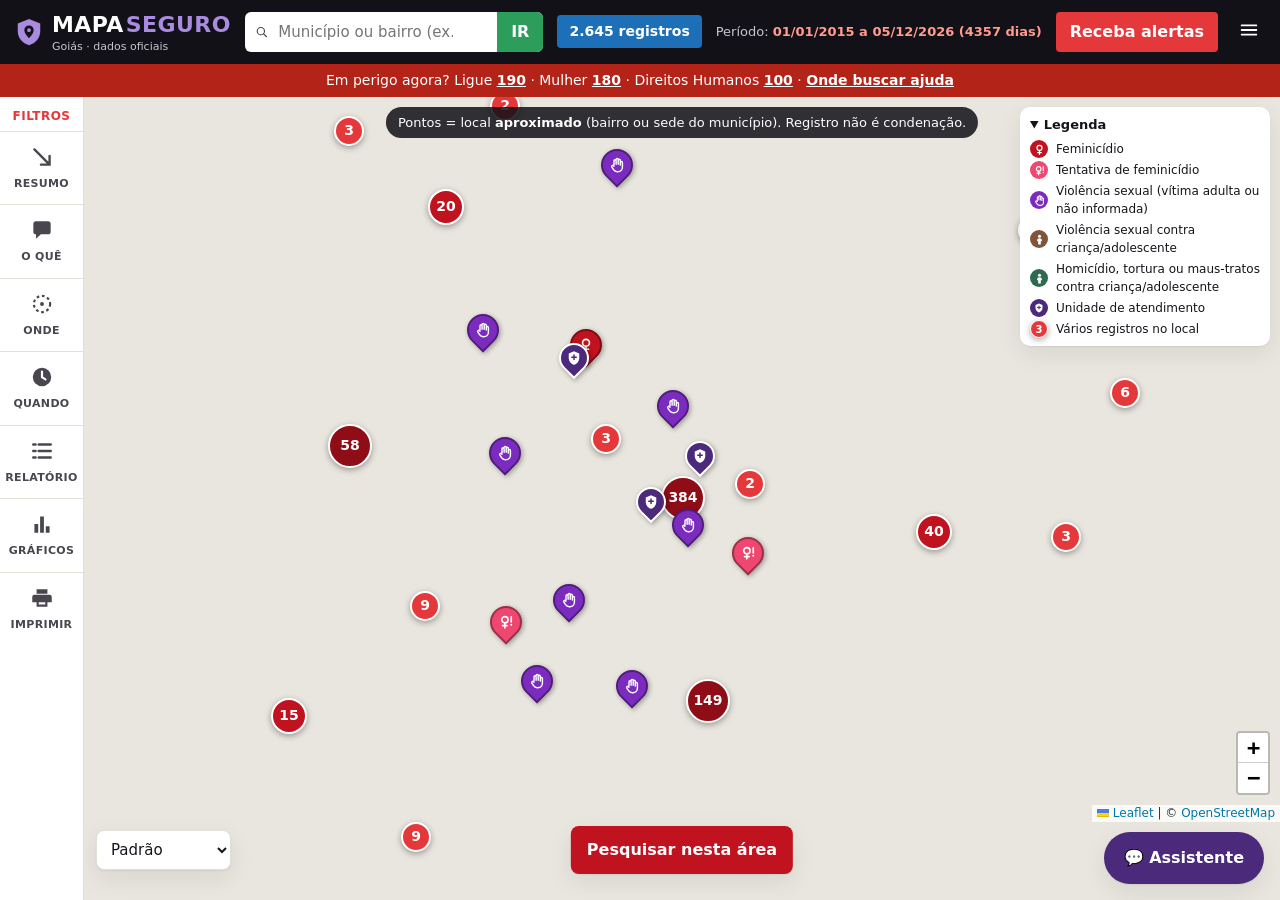
==== commit 30899610: "Corrige botão Aplicar do período personalizado e aviso do filtro de área" ====
--- a/index.html
+++ b/index.html
@@ -11,11 +11,11 @@
   <link rel="icon" href="data:image/svg+xml,%3Csvg xmlns='http://www.w3.org/2000/svg' viewBox='0 0 32 32'%3E%3Cpath d='M16 2 4 7v8c0 7.5 5.1 13.4 12 15 6.9-1.6 12-7.5 12-15V7L16 2Z' fill='%234b2a7b'/%3E%3C/svg%3E">
   <link rel="stylesheet" href="vendor/leaflet/leaflet.css">
   <link rel="stylesheet" href="vendor/leaflet.markercluster/MarkerCluster.css">
-  <link rel="stylesheet" href="assets/css/style.css">
-  <link rel="stylesheet" href="assets/css/mapa.css">
+  <link rel="stylesheet" href="assets/css/style.css?v=20261004">
+  <link rel="stylesheet" href="assets/css/mapa.css?v=20261004">
   <script src="vendor/leaflet/leaflet.js" defer></script>
   <script src="vendor/leaflet.markercluster/leaflet.markercluster.js" defer></script>
-  <script type="module" src="assets/js/pagina-mapa.js"></script>
+  <script type="module" src="assets/js/pagina-mapa.js?v=20261004"></script>
 </head>
 <body class="pagina-mapa">
   <a class="pular" href="#mapa">Pular para o mapa</a>
@@ -80,7 +80,8 @@
           <div class="cm-periodos" id="lista-periodos" role="radiogroup" aria-label="Período"></div>
           <fieldset class="campo"><legend>Período personalizado</legend>
             <div class="linha"><input type="date" id="f-ini" aria-label="Data inicial"><input type="date" id="f-fim" aria-label="Data final"></div>
-            <button type="button" class="btn" id="btn-aplicar-datas">Aplicar</button></fieldset>
+            <button type="button" class="btn btn-pri" id="btn-aplicar-datas">Aplicar período</button>
+            <p class="rotulo-peq" id="msg-periodo" aria-live="polite"></p></fieldset>
           <p class="rotulo-peq">Data considerada: publicação da nota oficial. Quando a nota informa a data do fato, ela aparece no detalhe do caso.</p>
         </div>
         <div data-conteudo="relatorio"></div>
@@ -92,6 +93,7 @@
       <div id="mapa" role="region" aria-label="Mapa de ocorrências em Goiás"></div>
       <div class="cm-aviso-mapa" role="note">Pontos = local <strong>aproximado</strong> (bairro ou sede do município). Registro não é condenação.</div>
       <button type="button" class="cm-btn-area" id="btn-area-mapa">Pesquisar nesta área</button>
+      <div class="cm-aviso-area" id="aviso-area" hidden role="status">Filtro de área ativo: só aparecem registros desta parte do mapa.</div>
       <label class="cm-camada"><span class="sr-only">Mapa base</span>
         <select id="f-camada"><option value="claro">Padrão</option><option value="ruas">Humanitário</option></select></label>
     </div>
--- a/assets/css/mapa.css
+++ b/assets/css/mapa.css
@@ -149,3 +149,6 @@
 .pop-resumo { font-size: 13px; line-height: 1.45; margin: 6px 0; padding: 8px; background: var(--surface-2); border-radius: 6px; }
 .pop-rep { font-size: 13px; margin-top: 6px; }
 .pop .acoes a { white-space: nowrap; }
+
+.cm-aviso-area { position: absolute; left: 50%; transform: translateX(-50%); bottom: 84px; z-index: 800; background: #fff3cd; color: #5c4400; border: 1px solid #e0c060; font-size: 13px; padding: 6px 12px; border-radius: 999px; box-shadow: var(--shadow); white-space: nowrap; }
+@media (max-width: 860px) { .cm-aviso-area { bottom: 120px; font-size: 11px; white-space: normal; max-width: 90%; text-align: center; } }
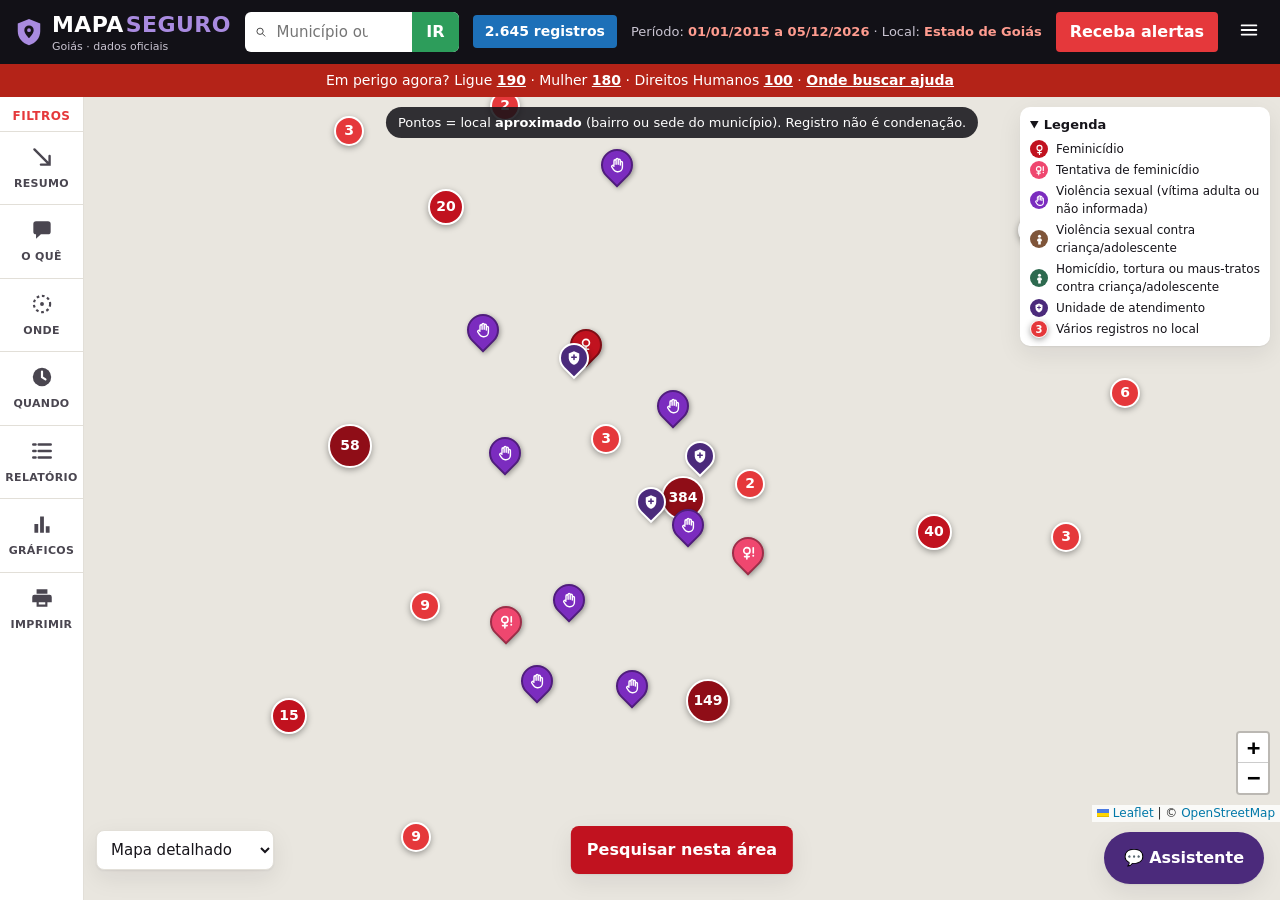
==== commit 50f1f55d: "QA: página de alertas, feed legível, busca filtra por cidade, lista de casos no agrupamento, avisos " ====
--- a/index.html
+++ b/index.html
@@ -11,11 +11,11 @@
   <link rel="icon" href="data:image/svg+xml,%3Csvg xmlns='http://www.w3.org/2000/svg' viewBox='0 0 32 32'%3E%3Cpath d='M16 2 4 7v8c0 7.5 5.1 13.4 12 15 6.9-1.6 12-7.5 12-15V7L16 2Z' fill='%234b2a7b'/%3E%3C/svg%3E">
   <link rel="stylesheet" href="vendor/leaflet/leaflet.css">
   <link rel="stylesheet" href="vendor/leaflet.markercluster/MarkerCluster.css">
-  <link rel="stylesheet" href="assets/css/style.css?v=20261004">
-  <link rel="stylesheet" href="assets/css/mapa.css?v=20261004">
+  <link rel="stylesheet" href="assets/css/style.css?v=20261005">
+  <link rel="stylesheet" href="assets/css/mapa.css?v=20261005">
   <script src="vendor/leaflet/leaflet.js" defer></script>
   <script src="vendor/leaflet.markercluster/leaflet.markercluster.js" defer></script>
-  <script type="module" src="assets/js/pagina-mapa.js?v=20261004"></script>
+  <script type="module" src="assets/js/pagina-mapa.js?v=20261005"></script>
 </head>
 <body class="pagina-mapa">
   <a class="pular" href="#mapa">Pular para o mapa</a>
@@ -32,13 +32,14 @@
       <button type="submit" class="cm-ir">IR</button>
     </form>
     <div class="cm-contagem" aria-live="polite"><span id="n-registros">0</span> registros</div>
-    <div class="cm-periodo">Período: <strong id="txt-periodo"></strong></div>
+    <div class="cm-periodo">Período: <strong id="txt-periodo"></strong> · Local: <strong id="txt-local">Estado de Goiás</strong> <button type="button" id="limpar-local" class="cm-limpar" hidden aria-label="Mostrar todo o estado">✕ todo o estado</button></div>
     <button type="button" class="cm-alertas" id="btn-alertas">Receba alertas</button>
     <button type="button" class="cm-menu" id="btn-menu" aria-expanded="false" aria-controls="menu-paginas" aria-label="Menu">
       <svg width="22" height="22" viewBox="0 0 24 24" aria-hidden="true"><path d="M4 7h16M4 12h16M4 17h16" stroke="currentColor" stroke-width="2" stroke-linecap="round"/></svg>
     </button>
     <nav id="menu-paginas" class="cm-menu-lista" hidden aria-label="Páginas">
       <a href="estatisticas.html">Estatísticas oficiais</a>
+      <a href="alertas.html">Alertas de novos registros</a>
       <a href="sobre.html">Sobre</a>
       <a href="metodologia.html">Metodologia</a>
       <a href="sobre.html#privacidade">Privacidade</a>
@@ -81,7 +82,8 @@
           <fieldset class="campo"><legend>Período personalizado</legend>
             <div class="linha"><input type="date" id="f-ini" aria-label="Data inicial"><input type="date" id="f-fim" aria-label="Data final"></div>
             <button type="button" class="btn btn-pri" id="btn-aplicar-datas">Aplicar período</button>
-            <p class="rotulo-peq" id="msg-periodo" aria-live="polite"></p></fieldset>
+            <p class="rotulo-peq" id="msg-periodo" aria-live="polite"></p>
+            <p class="rotulo-peq" id="aviso-defasagem" hidden></p></fieldset>
           <p class="rotulo-peq">Data considerada: publicação da nota oficial. Quando a nota informa a data do fato, ela aparece no detalhe do caso.</p>
         </div>
         <div data-conteudo="relatorio"></div>
@@ -94,16 +96,17 @@
       <div class="cm-aviso-mapa" role="note">Pontos = local <strong>aproximado</strong> (bairro ou sede do município). Registro não é condenação.</div>
       <button type="button" class="cm-btn-area" id="btn-area-mapa">Pesquisar nesta área</button>
       <div class="cm-aviso-area" id="aviso-area" hidden role="status">Filtro de área ativo: só aparecem registros desta parte do mapa.</div>
+      <div class="cm-aviso-area cm-aviso-vazio" id="aviso-vazio" hidden role="status"></div>
       <label class="cm-camada"><span class="sr-only">Mapa base</span>
-        <select id="f-camada"><option value="claro">Padrão</option><option value="ruas">Humanitário</option></select></label>
+        <select id="f-camada"><option value="claro">Mapa detalhado</option><option value="ruas">Mapa simplificado</option></select></label>
     </div>
   </main>
 
   <dialog id="dlg-alertas" class="cm-dialogo" aria-labelledby="dlg-alertas-tit">
     <h2 id="dlg-alertas-tit">Receba alertas</h2>
-    <p>Os novos registros oficiais são publicados num feed RSS atualizado diariamente. Assine com qualquer leitor de RSS ou serviço que envia RSS por e-mail.</p>
+    <p>Para acompanhar os novos registros, copie o endereço abaixo e cole num aplicativo leitor de RSS (como Feedly ou Inoreader) ou num serviço que envia RSS por e-mail. A lista é atualizada todo dia.</p>
     <p><input type="text" readonly id="url-feed" aria-label="Endereço do feed"></p>
-    <div class="linha"><button type="button" class="btn btn-pri" id="btn-copiar-feed">Copiar endereço</button><a class="btn" href="feed.xml" target="_blank" rel="noopener" style="text-align:center;text-decoration:none">Abrir feed</a></div>
+    <div class="linha"><button type="button" class="btn btn-pri" id="btn-copiar-feed">Copiar endereço</button><a class="btn" href="alertas.html" style="text-align:center;text-decoration:none">Ver últimos registros</a></div>
     <p class="rotulo-peq">O MAPA SEGURO não coleta e-mails nem dados pessoais.</p>
     <form method="dialog"><button class="btn" style="width:100%">Fechar</button></form>
   </dialog>
--- a/assets/css/mapa.css
+++ b/assets/css/mapa.css
@@ -152,3 +152,12 @@
 
 .cm-aviso-area { position: absolute; left: 50%; transform: translateX(-50%); bottom: 84px; z-index: 800; background: #fff3cd; color: #5c4400; border: 1px solid #e0c060; font-size: 13px; padding: 6px 12px; border-radius: 999px; box-shadow: var(--shadow); white-space: nowrap; }
 @media (max-width: 860px) { .cm-aviso-area { bottom: 120px; font-size: 11px; white-space: normal; max-width: 90%; text-align: center; } }
+.cm-aviso-vazio { top: 16px; bottom: auto; white-space: normal; width: min(520px, 90%); border-radius: 12px; text-align: center; }
+@media (max-width: 860px) { .cm-aviso-vazio { top: 12px; bottom: auto; } }
+.cm-limpar { border: 1px solid var(--borda, #d9d3cb); background: #fff; border-radius: 999px; font-size: 12px; padding: 1px 8px; cursor: pointer; margin-left: 4px; }
+@media (max-width: 860px) {
+  .cm-btn-area { left: auto; right: 10px; transform: none; }
+  .cm-camada select { max-width: 150px; }
+}
+.pop-lista ul { list-style: none; padding: 0; margin: 8px 0 4px; }
+.pop-lista li { padding: 4px 0; border-top: 1px solid #eee; display: flex; justify-content: space-between; gap: 8px; }
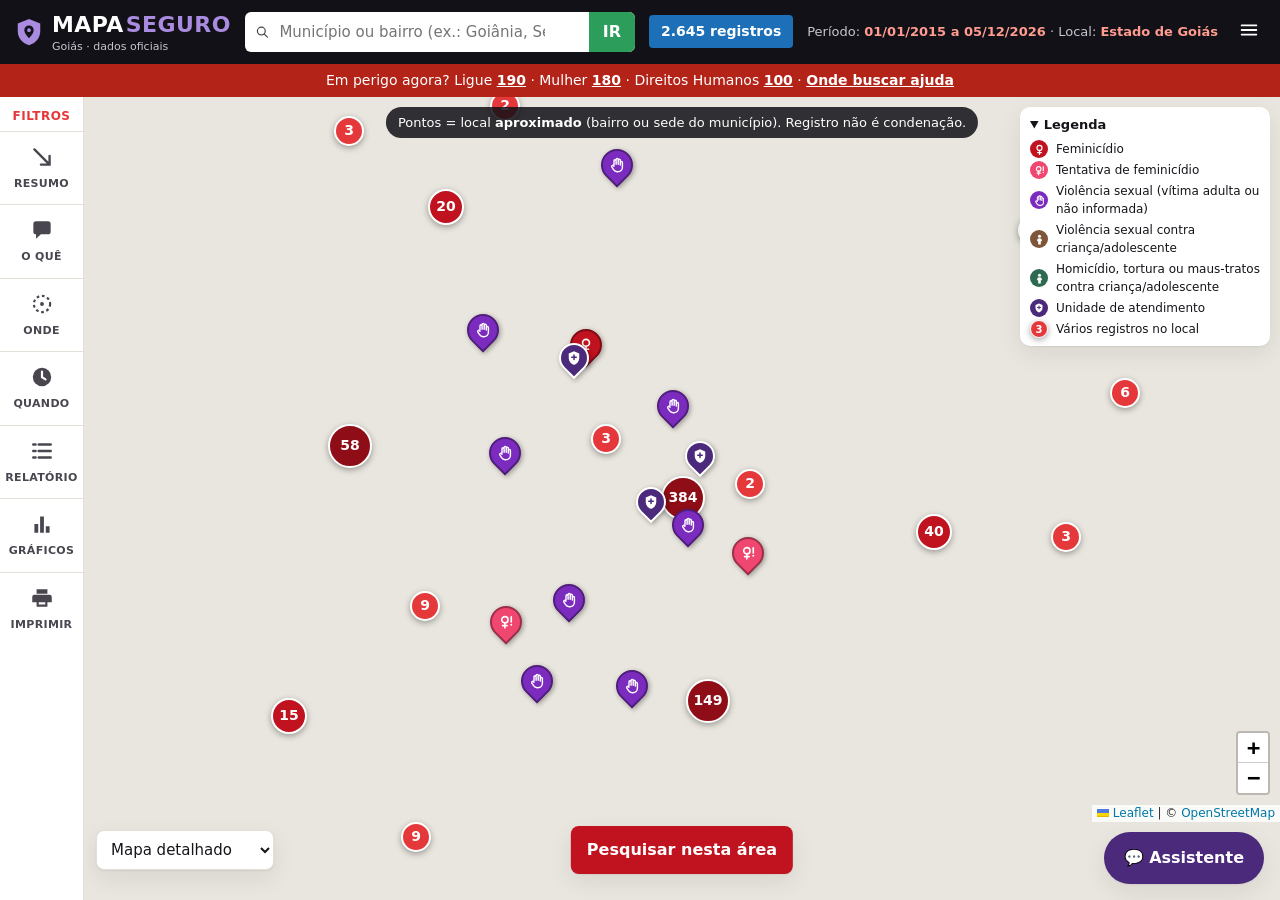
==== commit c5f242b9: "Remove a opção Receba alertas (botão, janela, página de alertas e links) Co-Authored-By: Claude Opus" ====
--- a/index.html
+++ b/index.html
@@ -7,15 +7,14 @@
   <meta name="description" content="Mapa de ocorrências de violência contra mulheres, crianças e adolescentes em Goiás, com base exclusivamente em notas e dados oficiais do Governo de Goiás.">
   <meta http-equiv="Content-Security-Policy" content="default-src 'self'; script-src 'self'; style-src 'self' 'unsafe-inline'; img-src 'self' data: blob: https://*.tile.openstreetmap.org https://tile.openstreetmap.org https://*.tile.openstreetmap.fr; connect-src 'self' https:; base-uri 'self'; form-action 'self'">
   <meta name="referrer" content="strict-origin-when-cross-origin">
-  <link rel="alternate" type="application/rss+xml" title="MAPA SEGURO — novos registros" href="feed.xml">
   <link rel="icon" href="data:image/svg+xml,%3Csvg xmlns='http://www.w3.org/2000/svg' viewBox='0 0 32 32'%3E%3Cpath d='M16 2 4 7v8c0 7.5 5.1 13.4 12 15 6.9-1.6 12-7.5 12-15V7L16 2Z' fill='%234b2a7b'/%3E%3C/svg%3E">
   <link rel="stylesheet" href="vendor/leaflet/leaflet.css">
   <link rel="stylesheet" href="vendor/leaflet.markercluster/MarkerCluster.css">
-  <link rel="stylesheet" href="assets/css/style.css?v=20261005">
-  <link rel="stylesheet" href="assets/css/mapa.css?v=20261005">
+  <link rel="stylesheet" href="assets/css/style.css?v=20261006">
+  <link rel="stylesheet" href="assets/css/mapa.css?v=20261006">
   <script src="vendor/leaflet/leaflet.js" defer></script>
   <script src="vendor/leaflet.markercluster/leaflet.markercluster.js" defer></script>
-  <script type="module" src="assets/js/pagina-mapa.js?v=20261005"></script>
+  <script type="module" src="assets/js/pagina-mapa.js?v=20261006"></script>
 </head>
 <body class="pagina-mapa">
   <a class="pular" href="#mapa">Pular para o mapa</a>
@@ -33,13 +32,11 @@
     </form>
     <div class="cm-contagem" aria-live="polite"><span id="n-registros">0</span> registros</div>
     <div class="cm-periodo">Período: <strong id="txt-periodo"></strong> · Local: <strong id="txt-local">Estado de Goiás</strong> <button type="button" id="limpar-local" class="cm-limpar" hidden aria-label="Mostrar todo o estado">✕ todo o estado</button></div>
-    <button type="button" class="cm-alertas" id="btn-alertas">Receba alertas</button>
     <button type="button" class="cm-menu" id="btn-menu" aria-expanded="false" aria-controls="menu-paginas" aria-label="Menu">
       <svg width="22" height="22" viewBox="0 0 24 24" aria-hidden="true"><path d="M4 7h16M4 12h16M4 17h16" stroke="currentColor" stroke-width="2" stroke-linecap="round"/></svg>
     </button>
     <nav id="menu-paginas" class="cm-menu-lista" hidden aria-label="Páginas">
       <a href="estatisticas.html">Estatísticas oficiais</a>
-      <a href="alertas.html">Alertas de novos registros</a>
       <a href="sobre.html">Sobre</a>
       <a href="metodologia.html">Metodologia</a>
       <a href="sobre.html#privacidade">Privacidade</a>
@@ -102,13 +99,5 @@
     </div>
   </main>
 
-  <dialog id="dlg-alertas" class="cm-dialogo" aria-labelledby="dlg-alertas-tit">
-    <h2 id="dlg-alertas-tit">Receba alertas</h2>
-    <p>Para acompanhar os novos registros, copie o endereço abaixo e cole num aplicativo leitor de RSS (como Feedly ou Inoreader) ou num serviço que envia RSS por e-mail. A lista é atualizada todo dia.</p>
-    <p><input type="text" readonly id="url-feed" aria-label="Endereço do feed"></p>
-    <div class="linha"><button type="button" class="btn btn-pri" id="btn-copiar-feed">Copiar endereço</button><a class="btn" href="alertas.html" style="text-align:center;text-decoration:none">Ver últimos registros</a></div>
-    <p class="rotulo-peq">O MAPA SEGURO não coleta e-mails nem dados pessoais.</p>
-    <form method="dialog"><button class="btn" style="width:100%">Fechar</button></form>
-  </dialog>
 </body>
 </html>
--- a/assets/css/mapa.css
+++ b/assets/css/mapa.css
@@ -13,7 +13,6 @@
 .cm-contagem { background: #1d70b8; color: #fff; font-weight: 700; padding: 6px 12px; border-radius: 4px; white-space: nowrap; font-size: 14px; }
 .cm-periodo { font-size: 13px; color: #c9c4d1; white-space: nowrap; }
 .cm-periodo strong { color: #ff9c8f; font-weight: 600; }
-.cm-alertas { background: #e5383b; color: #fff; border: 0; border-radius: 4px; padding: 8px 14px; font: inherit; font-weight: 700; cursor: pointer; white-space: nowrap; margin-left: auto; }
 .cm-menu { background: transparent; color: #fff; border: 0; cursor: pointer; padding: 6px; border-radius: 6px; }
 .cm-menu-lista { position: absolute; right: 10px; top: 100%; background: var(--surface); border: 1px solid var(--line); border-radius: 10px; box-shadow: var(--shadow); display: flex; flex-direction: column; min-width: 220px; padding: 6px; }
 .cm-menu-lista a { color: var(--ink); text-decoration: none; padding: 10px 12px; border-radius: 6px; }
@@ -102,8 +101,7 @@
   .cm-busca { order: 5; flex-basis: 100%; max-width: none; }
   .cm-periodo { display: none; }
   .cm-contagem { font-size: 12px; padding: 4px 8px; }
-  .cm-alertas { padding: 6px 10px; font-size: 13px; }
-  .cm-app { flex-direction: column-reverse; }
+    .cm-app { flex-direction: column-reverse; }
   .cm-trilho { width: 100%; flex-direction: row; border-right: 0; border-top: 1px solid var(--line); overflow-x: auto; }
   .cm-trilho-tit { display: none; }
   .cm-trilho button { flex: 1; min-width: 64px; border-top: 0; border-left: 1px solid var(--line); font-size: 10px; padding: 8px 2px; }
@@ -117,7 +115,7 @@
 }
 
 @media print {
-  .cm-trilho, .cm-btn-area, .cm-camada, .chat-fab, .chat-painel, .faixa-emergencia, .cm-busca, .cm-alertas, .cm-menu, .leaflet-control-zoom { display: none !important; }
+  .cm-trilho, .cm-btn-area, .cm-camada, .chat-fab, .chat-painel, .faixa-emergencia, .cm-busca, .cm-menu, .leaflet-control-zoom { display: none !important; }
   body.pagina-mapa { height: auto; overflow: visible; }
   .cm-app { display: block; }
   .cm-mapa-wrap { height: 600px; }
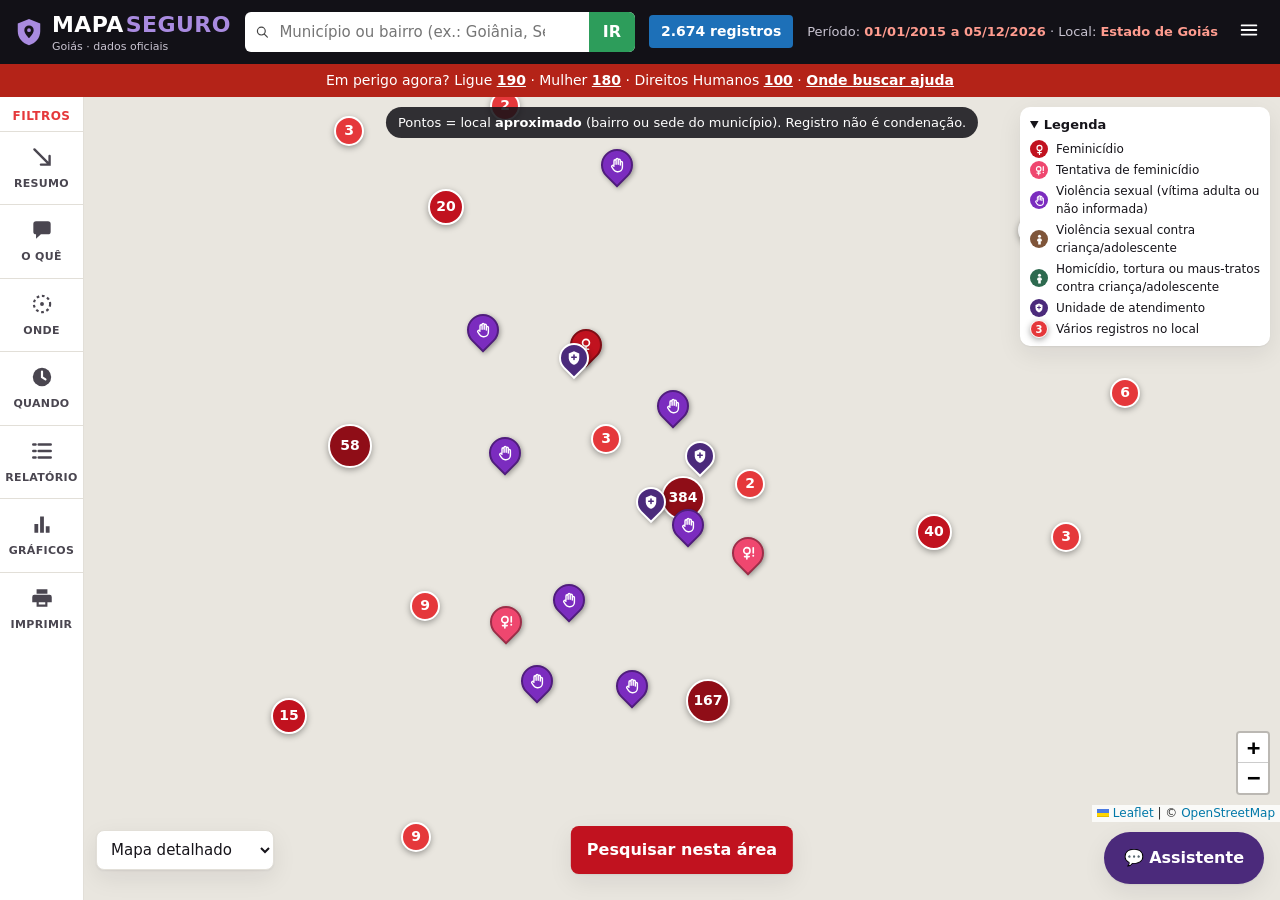
==== commit 47d351b1: "Mapa simplificado passa a usar fundo cinza claro (Esri Light Gray) com nomes de ruas Co-Authored-By:" ====
--- a/index.html
+++ b/index.html
@@ -5,16 +5,16 @@
   <meta name="viewport" content="width=device-width, initial-scale=1, viewport-fit=cover">
   <title>MAPA SEGURO — Goiás</title>
   <meta name="description" content="Mapa de ocorrências de violência contra mulheres, crianças e adolescentes em Goiás, com base exclusivamente em notas e dados oficiais do Governo de Goiás.">
-  <meta http-equiv="Content-Security-Policy" content="default-src 'self'; script-src 'self'; style-src 'self' 'unsafe-inline'; img-src 'self' data: blob: https://*.tile.openstreetmap.org https://tile.openstreetmap.org https://*.tile.openstreetmap.fr; connect-src 'self' https:; base-uri 'self'; form-action 'self'">
+  <meta http-equiv="Content-Security-Policy" content="default-src 'self'; script-src 'self'; style-src 'self' 'unsafe-inline'; img-src 'self' data: blob: https://*.tile.openstreetmap.org https://tile.openstreetmap.org https://server.arcgisonline.com; connect-src 'self' https:; base-uri 'self'; form-action 'self'">
   <meta name="referrer" content="strict-origin-when-cross-origin">
   <link rel="icon" href="data:image/svg+xml,%3Csvg xmlns='http://www.w3.org/2000/svg' viewBox='0 0 32 32'%3E%3Cpath d='M16 2 4 7v8c0 7.5 5.1 13.4 12 15 6.9-1.6 12-7.5 12-15V7L16 2Z' fill='%234b2a7b'/%3E%3C/svg%3E">
   <link rel="stylesheet" href="vendor/leaflet/leaflet.css">
   <link rel="stylesheet" href="vendor/leaflet.markercluster/MarkerCluster.css">
-  <link rel="stylesheet" href="assets/css/style.css?v=20261006">
-  <link rel="stylesheet" href="assets/css/mapa.css?v=20261006">
+  <link rel="stylesheet" href="assets/css/style.css?v=20261007">
+  <link rel="stylesheet" href="assets/css/mapa.css?v=20261007">
   <script src="vendor/leaflet/leaflet.js" defer></script>
   <script src="vendor/leaflet.markercluster/leaflet.markercluster.js" defer></script>
-  <script type="module" src="assets/js/pagina-mapa.js?v=20261006"></script>
+  <script type="module" src="assets/js/pagina-mapa.js?v=20261007"></script>
 </head>
 <body class="pagina-mapa">
   <a class="pular" href="#mapa">Pular para o mapa</a>
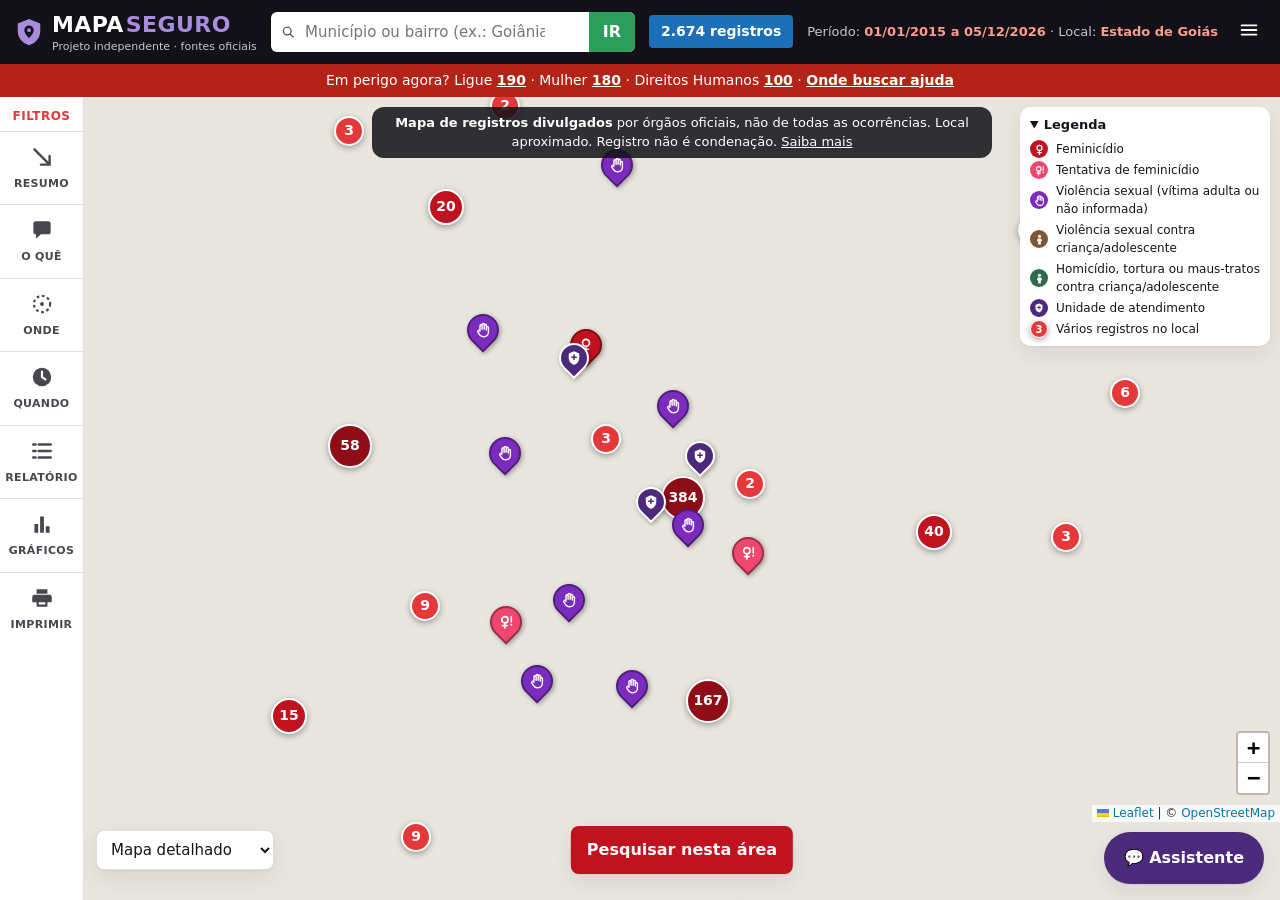
==== commit 96eda8bf: "Auditoria QA: nenhum texto de nota guardado, datas coerentes, casos com criança, textos jornalístico" ====
--- a/index.html
+++ b/index.html
@@ -3,25 +3,25 @@
 <head>
   <meta charset="utf-8">
   <meta name="viewport" content="width=device-width, initial-scale=1, viewport-fit=cover">
-  <title>MAPA SEGURO — Goiás</title>
-  <meta name="description" content="Mapa de ocorrências de violência contra mulheres, crianças e adolescentes em Goiás, com base exclusivamente em notas e dados oficiais do Governo de Goiás.">
+  <title>Mapa Seguro | Mapa de registros divulgados em Goiás</title>
+  <meta name="description" content="Projeto independente que reúne em um mapa os casos de violência contra mulheres, crianças e adolescentes divulgados por órgãos oficiais de Goiás.">
   <meta http-equiv="Content-Security-Policy" content="default-src 'self'; script-src 'self'; style-src 'self' 'unsafe-inline'; img-src 'self' data: blob: https://*.tile.openstreetmap.org https://tile.openstreetmap.org https://server.arcgisonline.com; connect-src 'self' https:; base-uri 'self'; form-action 'self'">
   <meta name="referrer" content="strict-origin-when-cross-origin">
   <link rel="icon" href="data:image/svg+xml,%3Csvg xmlns='http://www.w3.org/2000/svg' viewBox='0 0 32 32'%3E%3Cpath d='M16 2 4 7v8c0 7.5 5.1 13.4 12 15 6.9-1.6 12-7.5 12-15V7L16 2Z' fill='%234b2a7b'/%3E%3C/svg%3E">
   <link rel="stylesheet" href="vendor/leaflet/leaflet.css">
   <link rel="stylesheet" href="vendor/leaflet.markercluster/MarkerCluster.css">
-  <link rel="stylesheet" href="assets/css/style.css?v=20261007">
-  <link rel="stylesheet" href="assets/css/mapa.css?v=20261007">
+  <link rel="stylesheet" href="assets/css/style.css?v=20261008">
+  <link rel="stylesheet" href="assets/css/mapa.css?v=20261008">
   <script src="vendor/leaflet/leaflet.js" defer></script>
   <script src="vendor/leaflet.markercluster/leaflet.markercluster.js" defer></script>
-  <script type="module" src="assets/js/pagina-mapa.js?v=20261007"></script>
+  <script type="module" src="assets/js/pagina-mapa.js?v=20261008"></script>
 </head>
 <body class="pagina-mapa">
   <a class="pular" href="#mapa">Pular para o mapa</a>
   <header class="cm-topo">
-    <a class="cm-marca" href="index.html" aria-label="MAPA SEGURO — início">
+    <a class="cm-marca" href="index.html" aria-label="Mapa Seguro, página inicial">
       <svg width="30" height="30" viewBox="0 0 32 32" aria-hidden="true"><path d="M16 2 4 7v8c0 7.5 5.1 13.4 12 15 6.9-1.6 12-7.5 12-15V7L16 2Z" fill="#a98be0"/><path d="M16 9a5 5 0 0 0-5 5c0 3.6 5 8.5 5 8.5s5-4.9 5-8.5a5 5 0 0 0-5-5Zm0 7a2 2 0 1 1 0-4 2 2 0 0 1 0 4Z" fill="#15131a"/></svg>
-      <span>MAPA<b>SEGURO</b><small>Goiás · dados oficiais</small></span>
+      <span>MAPA<b>SEGURO</b><small>Projeto independente · fontes oficiais</small></span>
     </a>
     <form class="cm-busca" id="form-busca" role="search" autocomplete="off">
       <label class="sr-only" for="busca">Município ou bairro de Goiás</label>
@@ -36,11 +36,11 @@
       <svg width="22" height="22" viewBox="0 0 24 24" aria-hidden="true"><path d="M4 7h16M4 12h16M4 17h16" stroke="currentColor" stroke-width="2" stroke-linecap="round"/></svg>
     </button>
     <nav id="menu-paginas" class="cm-menu-lista" hidden aria-label="Páginas">
-      <a href="estatisticas.html">Estatísticas oficiais</a>
+      <a href="estatisticas.html">Estatísticas</a>
       <a href="sobre.html">Sobre</a>
       <a href="metodologia.html">Metodologia</a>
       <a href="sobre.html#privacidade">Privacidade</a>
-      <a href="emergencia.html" class="ajuda">Precisa de ajuda?</a>
+      <a href="emergencia.html" class="ajuda">Onde buscar ajuda</a>
     </nav>
   </header>
   <div class="faixa-emergencia" role="note">Em perigo agora? Ligue <a href="tel:190">190</a> · Mulher <a href="tel:180">180</a><span class="extra"> · Direitos Humanos <a href="tel:100">100</a></span> · <a href="emergencia.html">Onde buscar ajuda</a></div>
@@ -72,7 +72,7 @@
           <div class="campo"><label for="f-municipio">Município</label><select id="f-municipio"><option value="">Todo o Estado de Goiás</option></select></div>
           <button type="button" class="btn" id="btn-area">Pesquisar nesta área do mapa</button>
           <p class="rotulo-peq" id="txt-area"></p>
-          <div class="aviso info">A busca é por <strong>município ou bairro</strong>. Não existe busca por endereço, pessoa, vítima ou localização de tornozeleira — esses dados não são publicados.</div>
+          <div class="aviso info">A busca é por <strong>município ou bairro</strong>. Não há busca por endereço, pessoa, vítima ou tornozeleira, porque esses dados não são publicados.</div>
         </div>
         <div data-conteudo="quando">
           <div class="cm-periodos" id="lista-periodos" role="radiogroup" aria-label="Período"></div>
@@ -81,7 +81,7 @@
             <button type="button" class="btn btn-pri" id="btn-aplicar-datas">Aplicar período</button>
             <p class="rotulo-peq" id="msg-periodo" aria-live="polite"></p>
             <p class="rotulo-peq" id="aviso-defasagem" hidden></p></fieldset>
-          <p class="rotulo-peq">Data considerada: publicação da nota oficial. Quando a nota informa a data do fato, ela aparece no detalhe do caso.</p>
+          <p class="rotulo-peq">O filtro usa a data de publicação da nota oficial. Quando a nota informa a data do fato, ela aparece na página do registro.</p>
         </div>
         <div data-conteudo="relatorio"></div>
         <div data-conteudo="graficos"></div>
@@ -90,9 +90,9 @@
 
     <div class="cm-mapa-wrap">
       <div id="mapa" role="region" aria-label="Mapa de ocorrências em Goiás"></div>
-      <div class="cm-aviso-mapa" role="note">Pontos = local <strong>aproximado</strong> (bairro ou sede do município). Registro não é condenação.</div>
+      <div class="cm-aviso-mapa" role="note"><strong>Mapa de registros divulgados</strong> por órgãos oficiais, não de todas as ocorrências. Local aproximado. Registro não é condenação. <a href="sobre.html">Saiba mais</a></div>
       <button type="button" class="cm-btn-area" id="btn-area-mapa">Pesquisar nesta área</button>
-      <div class="cm-aviso-area" id="aviso-area" hidden role="status">Filtro de área ativo: só aparecem registros desta parte do mapa.</div>
+      <div class="cm-aviso-area" id="aviso-area" hidden role="status">Filtro de área ativo: aparecem apenas os registros desta parte do mapa.</div>
       <div class="cm-aviso-area cm-aviso-vazio" id="aviso-vazio" hidden role="status"></div>
       <label class="cm-camada"><span class="sr-only">Mapa base</span>
         <select id="f-camada"><option value="claro">Mapa detalhado</option><option value="ruas">Mapa simplificado</option></select></label>
--- a/assets/css/style.css
+++ b/assets/css/style.css
@@ -210,3 +210,8 @@
 body.pagina-mapa { display: flex; flex-direction: column; height: 100dvh; overflow: hidden; }
 body.pagina-mapa .app-mapa { flex: 1; min-height: 0; height: auto; }
 .selo-cat { display: inline-grid; place-items: center; border-radius: 50%; border: 1.5px solid transparent; flex: none; vertical-align: middle; }
+.marca span { min-width: 0; }
+.marca small { white-space: normal; line-height: 1.25; }
+@media (max-width: 560px) { .marca small { font-size: 11px; max-width: 190px; } .topo-in { gap: 8px; } }
+.rodape p { margin: 0 0 6px; }
+.passos li { margin-bottom: 6px; }
--- a/assets/css/mapa.css
+++ b/assets/css/mapa.css
@@ -159,3 +159,9 @@
 }
 .pop-lista ul { list-style: none; padding: 0; margin: 8px 0 4px; }
 .pop-lista li { padding: 4px 0; border-top: 1px solid #eee; display: flex; justify-content: space-between; gap: 8px; }
+.pop-fonte { margin: 8px 0 4px; }
+.btn-fonte { display: inline-block; background: #4b2a7b; color: #fff !important; text-decoration: none; font-weight: 700; font-size: 13px; padding: 6px 10px; border-radius: 6px; }
+.cm-aviso-mapa a { color: inherit; text-decoration: underline; }
+.cm-aviso-mapa { white-space: normal; text-align: center; border-radius: 12px; width: max-content; max-width: min(620px, calc(100% - 140px)); }
+.cm-aviso-mapa a { pointer-events: auto; }
+body.popup-aberto .cm-aviso-mapa { display: none; }
